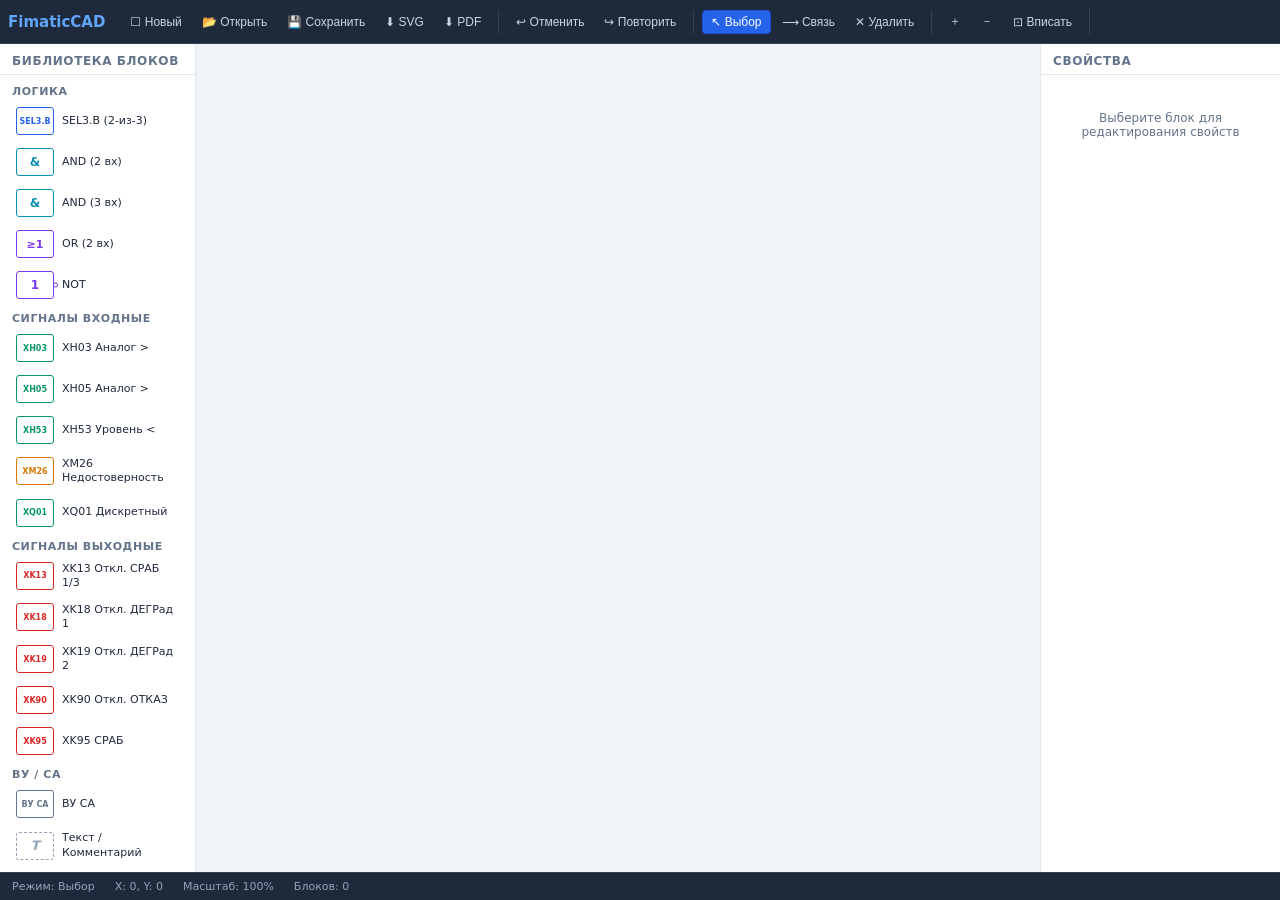
==== cad/index.html @ 1398a60f "Add FimaticCAD — web-based logic diagram editor for industrial control systems SVG canvas editor wit" ====
<!DOCTYPE html>
<html lang="ru">
<head>
  <meta charset="UTF-8">
  <meta name="viewport" content="width=device-width, initial-scale=1.0">
  <title>FimaticCAD — Редактор ФСЛ</title>
  <link rel="stylesheet" href="style.css">
</head>
<body>
  <div id="app">
    <!-- Toolbar -->
    <div id="toolbar">
      <div class="toolbar-brand">FimaticCAD</div>
      <div class="toolbar-group">
        <button id="btn-new" title="Новый документ">☐ Новый</button>
        <button id="btn-open" title="Открыть">📂 Открыть</button>
        <button id="btn-save" title="Сохранить">💾 Сохранить</button>
        <button id="btn-export-svg" title="Экспорт SVG">⬇ SVG</button>
        <button id="btn-export-pdf" title="Экспорт PDF">⬇ PDF</button>
      </div>
      <div class="toolbar-group">
        <button id="btn-undo" title="Отменить (Ctrl+Z)">↩ Отменить</button>
        <button id="btn-redo" title="Повторить (Ctrl+Y)">↪ Повторить</button>
      </div>
      <div class="toolbar-group">
        <button id="btn-select" class="active" title="Выбор (V)">↖ Выбор</button>
        <button id="btn-connect" title="Соединить (C)">⟶ Связь</button>
        <button id="btn-delete" title="Удалить (Del)">✕ Удалить</button>
      </div>
      <div class="toolbar-group">
        <button id="btn-zoom-in" title="Приблизить (+)">＋</button>
        <button id="btn-zoom-out" title="Отдалить (-)">－</button>
        <button id="btn-zoom-fit" title="По размеру (F)">⊡ Вписать</button>
      </div>
      <input type="file" id="file-input" accept=".fcd,.json" style="display:none">
    </div>

    <div id="workspace">
      <!-- Left Panel: Block Library -->
      <div id="palette">
        <div class="palette-title">Библиотека блоков</div>

        <div class="palette-section">Логика</div>
        <div class="palette-block" data-type="SEL3B" draggable="true">
          <div class="pb-icon pb-sel3b">SEL3.B</div>
          <div class="pb-label">SEL3.B (2-из-3)</div>
        </div>
        <div class="palette-block" data-type="AND2" draggable="true">
          <div class="pb-icon pb-and">&amp;</div>
          <div class="pb-label">AND (2 вх)</div>
        </div>
        <div class="palette-block" data-type="AND3" draggable="true">
          <div class="pb-icon pb-and">&amp;</div>
          <div class="pb-label">AND (3 вх)</div>
        </div>
        <div class="palette-block" data-type="OR2" draggable="true">
          <div class="pb-icon pb-or">≥1</div>
          <div class="pb-label">OR (2 вх)</div>
        </div>
        <div class="palette-block" data-type="NOT" draggable="true">
          <div class="pb-icon pb-not">1</div>
          <div class="pb-label">NOT</div>
        </div>

        <div class="palette-section">Сигналы входные</div>
        <div class="palette-block" data-type="XH03" draggable="true">
          <div class="pb-icon pb-signal">XH03</div>
          <div class="pb-label">XH03 Аналог &gt;</div>
        </div>
        <div class="palette-block" data-type="XH05" draggable="true">
          <div class="pb-icon pb-signal">XH05</div>
          <div class="pb-label">XH05 Аналог &gt;</div>
        </div>
        <div class="palette-block" data-type="XH53" draggable="true">
          <div class="pb-icon pb-signal">XH53</div>
          <div class="pb-label">XH53 Уровень &lt;</div>
        </div>
        <div class="palette-block" data-type="XM26" draggable="true">
          <div class="pb-icon pb-signal-m">XM26</div>
          <div class="pb-label">XM26 Недостоверность</div>
        </div>
        <div class="palette-block" data-type="XQ01" draggable="true">
          <div class="pb-icon pb-signal">XQ01</div>
          <div class="pb-label">XQ01 Дискретный</div>
        </div>

        <div class="palette-section">Сигналы выходные</div>
        <div class="palette-block" data-type="XK13" draggable="true">
          <div class="pb-icon pb-output">XK13</div>
          <div class="pb-label">XK13 Откл. СРАБ 1/3</div>
        </div>
        <div class="palette-block" data-type="XK18" draggable="true">
          <div class="pb-icon pb-output">XK18</div>
          <div class="pb-label">XK18 Откл. ДЕГРад 1</div>
        </div>
        <div class="palette-block" data-type="XK19" draggable="true">
          <div class="pb-icon pb-output">XK19</div>
          <div class="pb-label">XK19 Откл. ДЕГРад 2</div>
        </div>
        <div class="palette-block" data-type="XK90" draggable="true">
          <div class="pb-icon pb-output">XK90</div>
          <div class="pb-label">XK90 Откл. ОТКАЗ</div>
        </div>
        <div class="palette-block" data-type="XK95" draggable="true">
          <div class="pb-icon pb-output">XK95</div>
          <div class="pb-label">XK95 СРАБ</div>
        </div>

        <div class="palette-section">ВУ / СА</div>
        <div class="palette-block" data-type="VU_SA" draggable="true">
          <div class="pb-icon pb-vu">ВУ СА</div>
          <div class="pb-label">ВУ СА</div>
        </div>
        <div class="palette-block" data-type="COMMENT" draggable="true">
          <div class="pb-icon pb-comment">T</div>
          <div class="pb-label">Текст / Комментарий</div>
        </div>
      </div>

      <!-- Canvas -->
      <div id="canvas-container">
        <svg id="canvas" xmlns="http://www.w3.org/2000/svg">
          <defs>
            <marker id="arrow-end" markerWidth="8" markerHeight="8" refX="6" refY="3" orient="auto">
              <path d="M0,0 L0,6 L8,3 z" fill="#2563eb"/>
            </marker>
            <pattern id="grid" width="20" height="20" patternUnits="userSpaceOnUse">
              <path d="M 20 0 L 0 0 0 20" fill="none" stroke="#e2e8f0" stroke-width="0.5"/>
            </pattern>
          </defs>
          <rect id="grid-bg" width="100%" height="100%" fill="url(#grid)"/>
          <g id="connections-layer"></g>
          <g id="blocks-layer"></g>
          <line id="temp-wire" stroke="#2563eb" stroke-width="1.5" stroke-dasharray="5,3" display="none"/>
        </svg>
      </div>

      <!-- Right Panel: Properties -->
      <div id="properties">
        <div class="props-title">Свойства</div>
        <div id="props-content">
          <div class="props-hint">Выберите блок для редактирования свойств</div>
        </div>
      </div>
    </div>

    <!-- Status Bar -->
    <div id="statusbar">
      <span id="status-mode">Режим: Выбор</span>
      <span id="status-pos">X: 0, Y: 0</span>
      <span id="status-zoom">Масштаб: 100%</span>
      <span id="status-blocks">Блоков: 0</span>
    </div>

    <!-- Context Menu -->
    <div id="context-menu" class="hidden">
      <div class="cm-item" id="cm-properties">Свойства</div>
      <div class="cm-item" id="cm-duplicate">Дублировать</div>
      <div class="cm-separator"></div>
      <div class="cm-item cm-danger" id="cm-delete">Удалить</div>
    </div>
  </div>

  <script src="app.js"></script>
</body>
</html>
---- cad/style.css ----
*, *::before, *::after { box-sizing: border-box; margin: 0; padding: 0; }

:root {
  --bg: #f8fafc;
  --panel: #ffffff;
  --border: #e2e8f0;
  --accent: #2563eb;
  --accent-light: #dbeafe;
  --text: #1e293b;
  --text-muted: #64748b;
  --danger: #dc2626;
  --toolbar-h: 44px;
  --status-h: 28px;
  --palette-w: 196px;
  --props-w: 240px;
}

body { font-family: 'Segoe UI', system-ui, sans-serif; font-size: 13px; color: var(--text); background: var(--bg); overflow: hidden; }

#app { display: flex; flex-direction: column; height: 100vh; }

/* ── Toolbar ── */
#toolbar {
  height: var(--toolbar-h);
  background: #1e293b;
  color: #f1f5f9;
  display: flex;
  align-items: center;
  gap: 4px;
  padding: 0 8px;
  flex-shrink: 0;
  border-bottom: 1px solid #334155;
}
.toolbar-brand { font-weight: 700; font-size: 15px; color: #60a5fa; margin-right: 12px; white-space: nowrap; }
.toolbar-group { display: flex; gap: 2px; border-right: 1px solid #334155; padding-right: 8px; margin-right: 4px; }
#toolbar button {
  background: transparent; border: 1px solid transparent; color: #cbd5e1;
  padding: 4px 8px; border-radius: 4px; cursor: pointer; font-size: 12px; white-space: nowrap;
  transition: all 0.1s;
}
#toolbar button:hover { background: #334155; border-color: #475569; color: #f1f5f9; }
#toolbar button.active { background: var(--accent); border-color: #1d4ed8; color: #fff; }

/* ── Workspace ── */
#workspace {
  flex: 1;
  display: flex;
  overflow: hidden;
}

/* ── Palette ── */
#palette {
  width: var(--palette-w);
  background: var(--panel);
  border-right: 1px solid var(--border);
  overflow-y: auto;
  flex-shrink: 0;
  padding-bottom: 16px;
}
.palette-title {
  padding: 10px 12px 6px;
  font-weight: 600;
  font-size: 12px;
  color: var(--text-muted);
  text-transform: uppercase;
  letter-spacing: 0.05em;
  border-bottom: 1px solid var(--border);
  margin-bottom: 4px;
}
.palette-section {
  padding: 6px 12px 2px;
  font-size: 11px;
  font-weight: 600;
  color: var(--text-muted);
  text-transform: uppercase;
  letter-spacing: 0.05em;
}
.palette-block {
  display: flex;
  align-items: center;
  gap: 8px;
  padding: 6px 12px;
  cursor: grab;
  border-radius: 4px;
  margin: 1px 4px;
  transition: background 0.1s;
}
.palette-block:hover { background: var(--accent-light); }
.palette-block:active { cursor: grabbing; }
.pb-icon {
  width: 38px; height: 28px;
  border: 1.5px solid #94a3b8;
  border-radius: 3px;
  display: flex; align-items: center; justify-content: center;
  font-size: 9px; font-weight: 700;
  flex-shrink: 0;
  background: #fff;
}
.pb-sel3b { border-color: var(--accent); color: var(--accent); font-size: 8px; }
.pb-and { border-color: #0891b2; color: #0891b2; font-size: 12px; }
.pb-or { border-color: #7c3aed; color: #7c3aed; font-size: 11px; }
.pb-not { border-color: #7c3aed; color: #7c3aed; font-size: 12px; position: relative; }
.pb-not::after { content:''; position:absolute; right:-5px; top:50%; transform:translateY(-50%); width:5px; height:5px; border-radius:50%; border:1.5px solid #7c3aed; background:#fff; }
.pb-signal { border-color: #059669; color: #059669; font-size: 8px; }
.pb-signal-m { border-color: #d97706; color: #d97706; font-size: 8px; }
.pb-output { border-color: #dc2626; color: #dc2626; font-size: 8px; }
.pb-vu { border-color: #64748b; color: #64748b; font-size: 8px; }
.pb-comment { border-color: #94a3b8; color: #94a3b8; border-style: dashed; font-size: 13px; font-style: italic; }
.pb-label { font-size: 11px; color: var(--text); line-height: 1.3; }

/* ── Canvas ── */
#canvas-container {
  flex: 1;
  overflow: hidden;
  position: relative;
  background: #f1f5f9;
}
#canvas {
  width: 100%;
  height: 100%;
  cursor: default;
  user-select: none;
  display: block;
}
#canvas.mode-connect { cursor: crosshair; }
#canvas.mode-delete { cursor: not-allowed; }

/* ── SVG Block Styles (applied via class) ── */
.block-group { cursor: move; }
.block-group.selected .block-body { stroke: var(--accent); stroke-width: 2; filter: drop-shadow(0 0 4px rgba(37,99,235,0.4)); }
.block-group.selected .block-port-dot { stroke: var(--accent); }

/* ── Properties ── */
#properties {
  width: var(--props-w);
  background: var(--panel);
  border-left: 1px solid var(--border);
  overflow-y: auto;
  flex-shrink: 0;
}
.props-title {
  padding: 10px 12px 6px;
  font-weight: 600;
  font-size: 12px;
  color: var(--text-muted);
  text-transform: uppercase;
  letter-spacing: 0.05em;
  border-bottom: 1px solid var(--border);
}
#props-content { padding: 12px; }
.props-hint { color: var(--text-muted); font-size: 12px; text-align: center; padding: 24px 0; }
.prop-group { margin-bottom: 14px; }
.prop-label { font-size: 11px; font-weight: 600; color: var(--text-muted); text-transform: uppercase; letter-spacing: 0.04em; margin-bottom: 4px; }
.prop-input {
  width: 100%; padding: 5px 8px;
  border: 1px solid var(--border); border-radius: 4px;
  font-size: 12px; font-family: inherit;
  background: #f8fafc;
  transition: border-color 0.1s;
}
.prop-input:focus { outline: none; border-color: var(--accent); background: #fff; }
.prop-select { width: 100%; padding: 5px 8px; border: 1px solid var(--border); border-radius: 4px; font-size: 12px; background: #f8fafc; }
.prop-textarea { width: 100%; padding: 5px 8px; border: 1px solid var(--border); border-radius: 4px; font-size: 12px; font-family: 'Consolas', monospace; resize: vertical; height: 60px; }
.prop-row { display: flex; gap: 8px; }
.prop-row .prop-group { flex: 1; }
.prop-btn { width: 100%; padding: 6px; border: 1px solid var(--border); border-radius: 4px; background: var(--accent); color: #fff; font-size: 12px; cursor: pointer; margin-top: 4px; }
.prop-btn:hover { background: #1d4ed8; }
.prop-btn.danger { background: var(--danger); }
.prop-btn.danger:hover { background: #b91c1c; }
.prop-section { font-size: 11px; font-weight: 700; color: var(--text); border-bottom: 1px solid var(--border); padding-bottom: 4px; margin-bottom: 10px; margin-top: 4px; }

/* ── Status Bar ── */
#statusbar {
  height: var(--status-h);
  background: #1e293b;
  color: #94a3b8;
  display: flex;
  align-items: center;
  gap: 20px;
  padding: 0 12px;
  font-size: 11px;
  flex-shrink: 0;
  border-top: 1px solid #334155;
}

/* ── Context Menu ── */
#context-menu {
  position: fixed;
  background: #fff;
  border: 1px solid var(--border);
  border-radius: 6px;
  box-shadow: 0 4px 16px rgba(0,0,0,0.12);
  padding: 4px 0;
  min-width: 160px;
  z-index: 1000;
}
#context-menu.hidden { display: none; }
.cm-item { padding: 7px 16px; cursor: pointer; font-size: 12px; }
.cm-item:hover { background: var(--accent-light); }
.cm-item.cm-danger { color: var(--danger); }
.cm-item.cm-danger:hover { background: #fee2e2; }
.cm-separator { border-top: 1px solid var(--border); margin: 4px 0; }

/* ── Scrollbar ── */
#palette::-webkit-scrollbar, #properties::-webkit-scrollbar { width: 4px; }
#palette::-webkit-scrollbar-track, #properties::-webkit-scrollbar-track { background: transparent; }
#palette::-webkit-scrollbar-thumb, #properties::-webkit-scrollbar-thumb { background: #cbd5e1; border-radius: 2px; }
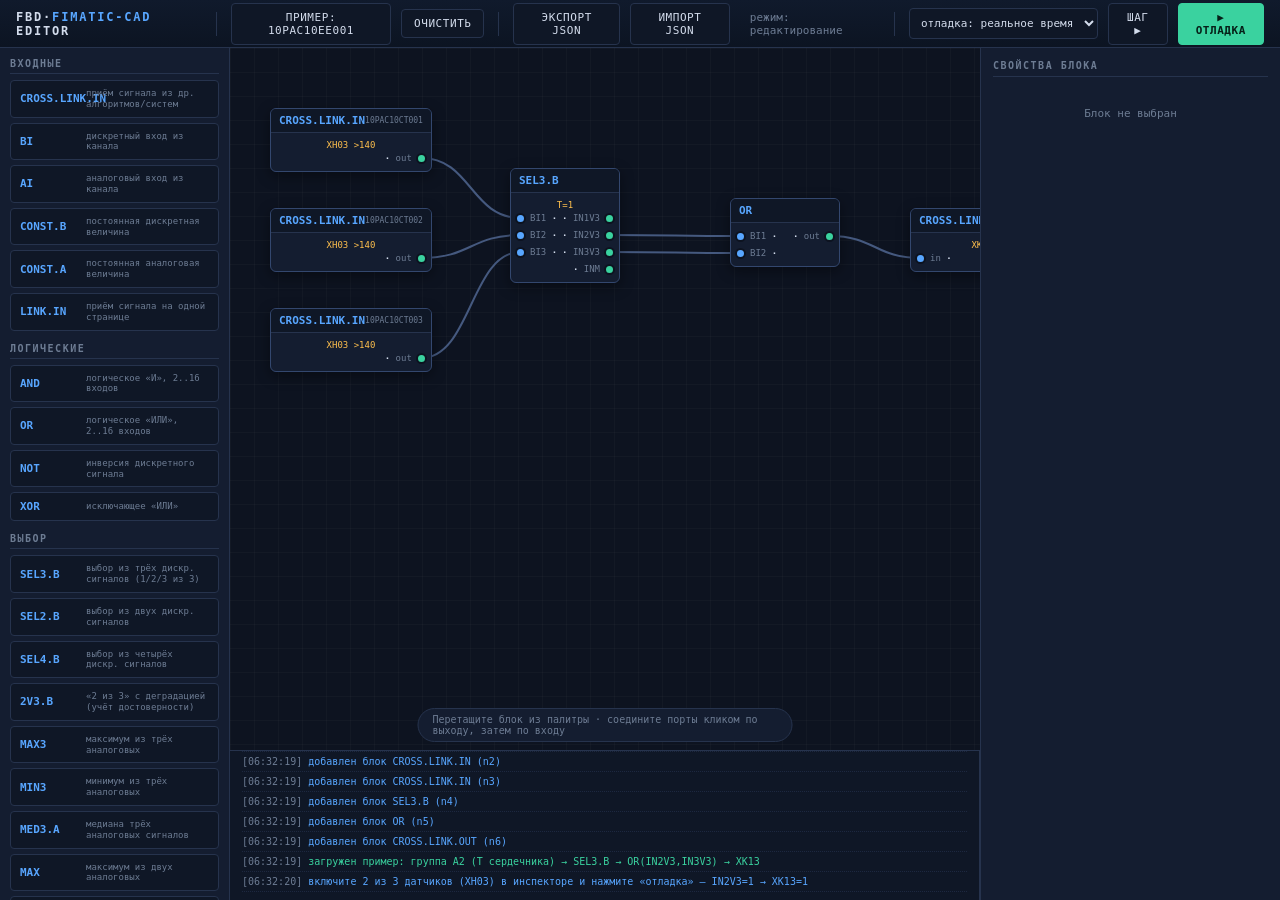
==== commit b58b50a2: "Replace CAD with full FBD editor — FimaticCAD v2 (dark theme, simulation) Complete single-file FBD e" ====
--- a/cad/index.html
+++ b/cad/index.html
@@ -1,166 +1,1223 @@
 <!DOCTYPE html>
 <html lang="ru">
 <head>
-  <meta charset="UTF-8">
-  <meta name="viewport" content="width=device-width, initial-scale=1.0">
-  <title>FimaticCAD — Редактор ФСЛ</title>
-  <link rel="stylesheet" href="style.css">
+<meta charset="UTF-8">
+<meta name="viewport" content="width=device-width, initial-scale=1.0">
+<title>FBD-редактор · среда разработки алгоритмов ПТК САУ-2</title>
+<style>
+  :root {
+    --bg: #0d1320;
+    --panel: #141d30;
+    --panel-2: #0f1726;
+    --line: #26334d;
+    --ink: #d3dcec;
+    --muted: #6d7c93;
+    --accent: #58a6ff;
+    --hot: #ff5d6c;
+    --ok: #3ad29f;
+    --warn: #ffc04d;
+    --grid: rgba(255,255,255,0.025);
+    --port-in: #58a6ff;
+    --port-out: #3ad29f;
+  }
+  * { box-sizing: border-box; margin: 0; padding: 0; }
+  html, body { height: 100%; }
+  body {
+    font-family: 'JetBrains Mono','IBM Plex Mono',Consolas,monospace;
+    background: var(--bg); color: var(--ink);
+    display: grid;
+    grid-template-columns: 230px 1fr 300px;
+    grid-template-rows: 48px 1fr 150px;
+    grid-template-areas:
+      "topbar topbar topbar"
+      "palette canvas inspector"
+      "palette console inspector";
+    height: 100vh; overflow: hidden;
+  }
+  .topbar {
+    grid-area: topbar; display: flex; align-items: center; gap: 10px;
+    padding: 0 16px; background: linear-gradient(180deg,#101a2c,#0c1422);
+    border-bottom: 1px solid var(--line);
+  }
+  .topbar .logo { font-size: 12px; letter-spacing: .15em; text-transform: uppercase; font-weight: 700; }
+  .topbar .logo b { color: var(--accent); }
+  .topbar .sep { width: 1px; height: 24px; background: var(--line); margin: 0 4px; }
+  .topbar button {
+    background: var(--panel-2); border: 1px solid var(--line); color: var(--ink);
+    padding: 7px 12px; font-family: inherit; font-size: 11px; letter-spacing: .05em;
+    cursor: pointer; border-radius: 4px; transition: .15s; text-transform: uppercase;
+  }
+  .topbar button:hover { border-color: var(--accent); color: var(--accent); }
+  .topbar button.run { background: var(--ok); color: #062018; border-color: var(--ok); font-weight: 700; }
+  .topbar button.run:hover { background: #4fe3b0; }
+  .topbar button.stop { background: var(--hot); color: #2a0006; border-color: var(--hot); font-weight: 700; }
+  .topbar .spacer { flex: 1; }
+  .topbar .status { font-size: 11px; color: var(--muted); }
+  .topbar .status.live { color: var(--ok); }
+
+  .palette {
+    grid-area: palette; background: var(--panel); border-right: 1px solid var(--line);
+    overflow-y: auto; padding: 10px;
+  }
+  .palette h3 {
+    font-size: 10px; letter-spacing: .15em; text-transform: uppercase; color: var(--muted);
+    margin: 12px 0 6px; padding-bottom: 4px; border-bottom: 1px solid var(--line);
+  }
+  .palette h3:first-child { margin-top: 0; }
+  .pal-item {
+    background: var(--panel-2); border: 1px solid var(--line); border-radius: 4px;
+    padding: 7px 9px; margin-bottom: 5px; cursor: grab; font-size: 11px;
+    display: flex; align-items: center; gap: 8px; transition: .12s;
+  }
+  .pal-item:hover { border-color: var(--accent); background: #16243d; }
+  .pal-item:active { cursor: grabbing; }
+  .pal-item .tag { font-weight: 700; color: var(--accent); min-width: 58px; }
+  .pal-item .desc { color: var(--muted); font-size: 9px; line-height: 1.2; }
+
+  .canvas-wrap { grid-area: canvas; position: relative; overflow: hidden; background: var(--bg); }
+  #canvas {
+    position: absolute; inset: 0;
+    background-image:
+      linear-gradient(var(--grid) 1px, transparent 1px),
+      linear-gradient(90deg, var(--grid) 1px, transparent 1px);
+    background-size: 24px 24px;
+  }
+  svg.wires { position: absolute; inset: 0; width: 100%; height: 100%; pointer-events: none; z-index: 1; }
+  svg.wires path { pointer-events: stroke; }
+
+  .node {
+    position: absolute; background: var(--panel); border: 1.5px solid var(--block-edge,#33476e);
+    border-radius: 6px; min-width: 110px; z-index: 2; user-select: none;
+    box-shadow: 0 4px 14px rgba(0,0,0,.4);
+  }
+  .node.selected { border-color: var(--accent); box-shadow: 0 0 0 1px var(--accent), 0 4px 18px rgba(88,166,255,.3); }
+  .node.sim-hot { border-color: var(--hot); box-shadow: 0 0 12px rgba(255,93,108,.5); }
+  .node.sim-ok { border-color: var(--ok); }
+  .node.sim-counting { border-color: var(--warn); box-shadow: 0 0 12px rgba(255,192,77,.5); }
+  .node .node-head {
+    background: var(--panel-2); padding: 5px 8px; font-size: 11px; font-weight: 700;
+    color: var(--accent); border-radius: 5px 5px 0 0; cursor: move;
+    border-bottom: 1px solid var(--line); display: flex; justify-content: space-between; align-items: center;
+  }
+  .node .node-head .kks { font-size: 8px; color: var(--muted); font-weight: 400; }
+  .node .node-body { padding: 6px 4px; position: relative; min-height: 20px; }
+  .node .param { font-size: 9px; color: var(--warn); text-align: center; padding: 1px; }
+
+  .ports { display: flex; justify-content: space-between; }
+  .ports .col { display: flex; flex-direction: column; gap: 3px; }
+  .port-row { display: flex; align-items: center; gap: 4px; font-size: 9px; height: 14px; }
+  .port-row.out { flex-direction: row-reverse; }
+  .port {
+    width: 11px; height: 11px; border-radius: 50%; border: 2px solid var(--bg);
+    cursor: crosshair; flex-shrink: 0; transition: .1s;
+  }
+  .port.in { background: var(--port-in); }
+  .port.out { background: var(--port-out); }
+  .port:hover { transform: scale(1.4); }
+  .port.sim-1 { box-shadow: 0 0 8px var(--hot); background: var(--hot); }
+  .port.sim-0 { opacity: .5; }
+  .port.inverted { background: #fff; border-color: var(--hot); }
+  .port-label { color: var(--muted); white-space: nowrap; }
+  .port-label .val { color: var(--ink); font-weight: 700; }
+  .port-val-1 { color: var(--hot) !important; }
+
+  .console {
+    grid-area: console; background: var(--panel-2); border-top: 1px solid var(--line);
+    border-right: 1px solid var(--line); overflow-y: auto; padding: 8px 12px; font-size: 10px;
+  }
+  .console .ln { padding: 2px 0; border-bottom: 1px dotted #1d2840; line-height: 1.5; }
+  .console .t { color: var(--muted); }
+  .console .ok { color: var(--ok); }
+  .console .hot { color: var(--hot); }
+  .console .warn { color: var(--warn); }
+  .console .info { color: var(--accent); }
+
+  .inspector {
+    grid-area: inspector; background: var(--panel); border-left: 1px solid var(--line);
+    overflow-y: auto; padding: 12px;
+  }
+  .inspector h3 { font-size: 10px; letter-spacing: .15em; text-transform: uppercase; color: var(--muted); margin-bottom: 10px; padding-bottom: 5px; border-bottom: 1px solid var(--line); }
+  .inspector .field { margin-bottom: 10px; }
+  .inspector label { display: block; font-size: 9px; color: var(--muted); text-transform: uppercase; letter-spacing: .08em; margin-bottom: 3px; }
+  .inspector input, .inspector select {
+    width: 100%; background: var(--panel-2); border: 1px solid var(--line); color: var(--ink);
+    padding: 6px 8px; font-family: inherit; font-size: 11px; border-radius: 4px;
+  }
+  .inspector input:focus, .inspector select:focus { outline: none; border-color: var(--accent); }
+  .inspector .empty { color: var(--muted); font-size: 11px; text-align: center; padding: 20px 0; }
+  .inspector .btn-row { display: flex; gap: 6px; margin-top: 8px; }
+  .inspector button {
+    flex: 1; background: var(--panel-2); border: 1px solid var(--line); color: var(--ink);
+    padding: 7px; font-family: inherit; font-size: 10px; cursor: pointer; border-radius: 4px; text-transform: uppercase;
+  }
+  .inspector button:hover { border-color: var(--accent); color: var(--accent); }
+  .inspector button.danger:hover { border-color: var(--hot); color: var(--hot); }
+
+  .toggle-btn {
+    display: flex; align-items: center; justify-content: space-between;
+    background: var(--panel-2); border: 1px solid var(--line); border-radius: 4px;
+    padding: 6px 10px; font-size: 11px; cursor: pointer; margin-bottom: 4px;
+  }
+  .toggle-btn .sw { width: 34px; height: 18px; background: #2a3550; border-radius: 9px; position: relative; transition: .15s; }
+  .toggle-btn .sw::after { content:''; position: absolute; top: 2px; left: 2px; width: 14px; height: 14px; background: #fff; border-radius: 50%; transition: .15s; }
+  .toggle-btn.on .sw { background: var(--hot); }
+  .toggle-btn.on .sw::after { left: 18px; }
+
+  .hint { position: absolute; bottom: 8px; left: 50%; transform: translateX(-50%); background: var(--panel); border: 1px solid var(--line); padding: 5px 14px; border-radius: 20px; font-size: 10px; color: var(--muted); z-index: 5; pointer-events: none; }
+
+  .wire { stroke: #45597f; stroke-width: 2; fill: none; }
+  .wire:hover { stroke: var(--accent); }
+  .wire.sim-1 { stroke: var(--hot); stroke-width: 3; filter: drop-shadow(0 0 4px var(--hot)); }
+  .wire.sel { stroke: var(--accent); stroke-dasharray: 5 3; }
+  .wire-hit { stroke: transparent; stroke-width: 12; fill: none; cursor: pointer; }
+
+  ::-webkit-scrollbar { width: 8px; height: 8px; }
+  ::-webkit-scrollbar-track { background: var(--panel-2); }
+  ::-webkit-scrollbar-thumb { background: var(--line); border-radius: 4px; }
+</style>
 </head>
 <body>
-  <div id="app">
-    <!-- Toolbar -->
-    <div id="toolbar">
-      <div class="toolbar-brand">FimaticCAD</div>
-      <div class="toolbar-group">
-        <button id="btn-new" title="Новый документ">☐ Новый</button>
-        <button id="btn-open" title="Открыть">📂 Открыть</button>
-        <button id="btn-save" title="Сохранить">💾 Сохранить</button>
-        <button id="btn-export-svg" title="Экспорт SVG">⬇ SVG</button>
-        <button id="btn-export-pdf" title="Экспорт PDF">⬇ PDF</button>
+  <div class="topbar">
+    <div class="logo">FBD·<b>FIMATIC-CAD</b> editor</div>
+    <div class="sep"></div>
+    <button id="btnSample">пример: 10PAC10EE001</button>
+    <button id="btnClear">очистить</button>
+    <div class="sep"></div>
+    <button id="btnExport">экспорт JSON</button>
+    <button id="btnImport">импорт JSON</button>
+    <input type="file" id="fileInput" accept=".json" style="display:none">
+    <div class="spacer"></div>
+    <span class="status" id="status">режим: редактирование</span>
+    <div class="sep"></div>
+    <select id="simMode" style="background:var(--panel-2);border:1px solid var(--line);color:var(--ink);padding:7px;font-family:inherit;font-size:11px;border-radius:4px;">
+      <option value="live">отладка: реальное время</option>
+      <option value="step">отладка: пошагово</option>
+    </select>
+    <button id="btnStep">шаг ▶</button>
+    <button id="btnRun" class="run">▶ отладка</button>
+  </div>
+
+  <div class="palette" id="palette"></div>
+
+  <div class="canvas-wrap">
+    <div id="canvas"></div>
+    <svg class="wires" id="wires"></svg>
+    <div class="hint" id="hint">Перетащите блок из палитры · соедините порты кликом по выходу, затем по входу</div>
+  </div>
+
+  <div class="console" id="console">
+    <div class="ln"><span class="t">[готов]</span> <span class="info">среда загружена. Загрузите пример или соберите схему вручную.</span></div>
+  </div>
+
+  <div class="inspector" id="inspector">
+    <h3>Свойства блока</h3>
+    <div class="empty">Блок не выбран</div>
+  </div>
+
+<script>
+// ════════════════════════════════════════════════════════════════════════════
+// FBD-редактор · логика блоков по описанию функциональных блоков FIMATIC-CAD
+// АКЕТ.120300.001 П9-03, Часть 4
+// ════════════════════════════════════════════════════════════════════════════
+
+// ── Определения типов блоков ────────────────────────────────────────────────
+// kind: BOOL (дискр.) / REAL (аналог.)
+// eval(inputs, params, state) -> {outputs:{}, state:{}}   inputs: имя->значение
+// dt — шаг такта симуляции в секундах
+let DT = 0.2; // реально прошедшее время за такт (сек), пересчитывается в реальном времени
+const TICK_MS = 50; // частота обновления экрана/таймеров
+
+const BLOCKS = {
+  // ── Источники ──────────────────────────────────────────────────────────
+  'CROSS.LINK.IN': {
+    cat: 'Входные', desc: 'приём сигнала из др. алгоритмов/систем',
+    ins: [], outs: [{n:'out', t:'BOOL'}],
+    params: { kks:'10PAC10CT001', ext:'XH03', limit:'>140', value:0 },
+    isSource: true,
+    eval: (i,p) => ({ outputs: { out: p.value ? 1 : 0 } })
+  },
+  'BI': {
+    cat: 'Входные', desc: 'дискретный вход из канала',
+    ins: [], outs: [{n:'out', t:'BOOL'}],
+    params: { kks:'', value:0 }, isSource: true,
+    eval: (i,p) => ({ outputs: { out: p.value ? 1 : 0 } })
+  },
+  'AI': {
+    cat: 'Входные', desc: 'аналоговый вход из канала',
+    ins: [], outs: [{n:'out', t:'REAL'}],
+    params: { kks:'', value:0 }, isSource: true,
+    eval: (i,p) => ({ outputs: { out: Number(p.value)||0 } })
+  },
+  'CONST.B': {
+    cat: 'Входные', desc: 'постоянная дискретная величина',
+    ins: [], outs: [{n:'out', t:'BOOL'}],
+    params: { value:1 }, isSource: true,
+    eval: (i,p) => ({ outputs: { out: p.value ? 1 : 0 } })
+  },
+  'CONST.A': {
+    cat: 'Входные', desc: 'постоянная аналоговая величина',
+    ins: [], outs: [{n:'out', t:'REAL'}],
+    params: { value:0 }, isSource: true,
+    eval: (i,p) => ({ outputs: { out: Number(p.value)||0 } })
+  },
+  'LINK.IN': {
+    cat: 'Входные', desc: 'приём сигнала на одной странице',
+    ins: [], outs: [{n:'out', t:'BOOL'}],
+    params: { name:'', value:0 }, isSource: true,
+    eval: (i,p) => ({ outputs: { out: p.value?1:0 } })
+  },
+
+  // ── Логические ─────────────────────────────────────────────────────────
+  'AND': {
+    cat: 'Логические', desc: 'логическое «И», 2..16 входов',
+    dynIn: true, ins: [{n:'BI1',t:'BOOL'},{n:'BI2',t:'BOOL'}], outs: [{n:'out',t:'BOOL'}],
+    params: {},
+    eval: (i) => {
+      const vals = Object.values(i);
+      const r = vals.length && vals.every(v => v === 1) ? 1 : 0;
+      return { outputs: { out: r } };
+    }
+  },
+  'OR': {
+    cat: 'Логические', desc: 'логическое «ИЛИ», 2..16 входов',
+    dynIn: true, ins: [{n:'BI1',t:'BOOL'},{n:'BI2',t:'BOOL'}], outs: [{n:'out',t:'BOOL'}],
+    params: {},
+    eval: (i) => ({ outputs: { out: Object.values(i).some(v=>v===1) ? 1 : 0 } })
+  },
+  'NOT': {
+    cat: 'Логические', desc: 'инверсия дискретного сигнала',
+    ins: [{n:'a',t:'BOOL'}], outs: [{n:'out',t:'BOOL'}], params: {},
+    eval: (i) => ({ outputs: { out: i.a ? 0 : 1 } })
+  },
+  'XOR': {
+    cat: 'Логические', desc: 'исключающее «ИЛИ»',
+    ins: [{n:'BI1',t:'BOOL'},{n:'BI2',t:'BOOL'}], outs: [{n:'out',t:'BOOL'}], params: {},
+    eval: (i) => ({ outputs: { out: (i.BI1?1:0) !== (i.BI2?1:0) ? 1 : 0 } })
+  },
+
+  // ── Выбор ──────────────────────────────────────────────────────────────
+  'SEL3.B': {
+    cat: 'Выбор', desc: 'выбор из трёх дискр. сигналов (1/2/3 из 3)',
+    ins: [{n:'BI1',t:'BOOL'},{n:'BI2',t:'BOOL'},{n:'BI3',t:'BOOL'}],
+    outs: [{n:'IN1V3',t:'BOOL'},{n:'IN2V3',t:'BOOL'},{n:'IN3V3',t:'BOOL'},{n:'INM',t:'BOOL'}],
+    params: { T: 1.0 },
+    eval: (i,p,st) => {
+      const c = (i.BI1?1:0)+(i.BI2?1:0)+(i.BI3?1:0);
+      const out = { IN1V3:0, IN2V3:0, IN3V3:0, INM:0 };
+      // INM формируется когда ровно 1 из 3 = расхождение, с выдержкой T
+      let timer = st.timer || 0;
+      if (c === 1) {
+        out.IN1V3 = 1;
+        timer += DT;
+        out.INM = timer >= (Number(p.T)||0) ? 1 : 0;
+      } else if (c === 2) {
+        out.IN2V3 = 1; out.INM = 0; timer = 0;
+      } else if (c === 3) {
+        out.IN3V3 = 1; out.INM = 0; timer = 0;
+      } else {
+        timer = 0;
+      }
+      return { outputs: out, state: { timer } };
+    }
+  },
+  'SEL2.B': {
+    cat: 'Выбор', desc: 'выбор из двух дискр. сигналов',
+    ins: [{n:'BI1',t:'BOOL'},{n:'BI2',t:'BOOL'}],
+    outs: [{n:'IN1V2',t:'BOOL'},{n:'IN2V2',t:'BOOL'},{n:'INM',t:'BOOL'}],
+    params: { T: 1.0 },
+    eval: (i,p,st) => {
+      const c = (i.BI1?1:0)+(i.BI2?1:0);
+      const out = { IN1V2:0, IN2V2:0, INM:0 };
+      let timer = st.timer || 0;
+      if (c === 1) { out.IN1V2=1; timer+=DT; out.INM = timer>=(Number(p.T)||0)?1:0; }
+      else if (c === 2) { out.IN2V2=1; out.INM=0; timer=0; }
+      else { timer=0; }
+      return { outputs: out, state: { timer } };
+    }
+  },
+
+  'SEL4.B': {
+    cat: 'Выбор', desc: 'выбор из четырёх дискр. сигналов',
+    ins: [{n:'BI1',t:'BOOL'},{n:'BI2',t:'BOOL'},{n:'BI3',t:'BOOL'},{n:'BI4',t:'BOOL'}],
+    outs: [{n:'IN1V4',t:'BOOL'},{n:'IN2V4',t:'BOOL'},{n:'IN3V4',t:'BOOL'},{n:'IN4V4',t:'BOOL'},{n:'INM',t:'BOOL'}],
+    params: { T: 1.0 },
+    eval: (i,p,st) => {
+      const c=(i.BI1?1:0)+(i.BI2?1:0)+(i.BI3?1:0)+(i.BI4?1:0);
+      const out={IN1V4:0,IN2V4:0,IN3V4:0,IN4V4:0,INM:0};
+      let timer=st.timer||0;
+      if(c===1){out.IN1V4=1;timer+=DT;out.INM=timer>=(Number(p.T)||0)?1:0;}
+      else if(c===2){out.IN2V4=1;timer=0;}
+      else if(c===3){out.IN3V4=1;timer=0;}
+      else if(c===4){out.IN4V4=1;timer=0;}
+      else timer=0;
+      return {outputs:out,state:{timer}};
+    }
+  },
+  '2V3.B': {
+    cat: 'Выбор', desc: '«2 из 3» с деградацией (учёт достоверности)',
+    ins: [{n:'BI1',t:'BOOL'},{n:'BI2',t:'BOOL'},{n:'BI3',t:'BOOL'},{n:'VL1',t:'BOOL'},{n:'VL2',t:'BOOL'},{n:'VL3',t:'BOOL'}],
+    outs: [{n:'BO',t:'BOOL'}],
+    params: {},
+    eval: (i) => {
+      // VL = достоверность канала (1 = достоверен). По умолчанию считаем достоверным.
+      const vl1 = i.VL1===undefined?1:i.VL1, vl2 = i.VL2===undefined?1:i.VL2, vl3 = i.VL3===undefined?1:i.VL3;
+      const valid = [], bi=[i.BI1?1:0,i.BI2?1:0,i.BI3?1:0], vl=[vl1?1:0,vl2?1:0,vl3?1:0];
+      for(let k=0;k<3;k++) if(vl[k]) valid.push(bi[k]);
+      let bo=0;
+      if(valid.length===3) bo = (valid.reduce((a,b)=>a+b,0) >= 2) ? 1:0;       // 2 из 3
+      else if(valid.length===2) bo = (valid.reduce((a,b)=>a+b,0) >= 1) ? 1:0;  // деградация 1 из 2
+      else if(valid.length===1) bo = valid[0];                                  // 1 из 1
+      return { outputs: { BO: bo } };
+    }
+  },
+  'MAX3': {
+    cat: 'Выбор', desc: 'максимум из трёх аналоговых',
+    ins: [{n:'AI1',t:'REAL'},{n:'AI2',t:'REAL'},{n:'AI3',t:'REAL'}], outs: [{n:'AO',t:'REAL'}], params: {},
+    eval: (i) => ({ outputs: { AO: Math.max(Number(i.AI1)||0,Number(i.AI2)||0,Number(i.AI3)||0) } })
+  },
+  'MIN3': {
+    cat: 'Выбор', desc: 'минимум из трёх аналоговых',
+    ins: [{n:'AI1',t:'REAL'},{n:'AI2',t:'REAL'},{n:'AI3',t:'REAL'}], outs: [{n:'AO',t:'REAL'}], params: {},
+    eval: (i) => ({ outputs: { AO: Math.min(Number(i.AI1)||0,Number(i.AI2)||0,Number(i.AI3)||0) } })
+  },
+  'MED3.A': {
+    cat: 'Выбор', desc: 'медиана трёх аналоговых сигналов',
+    ins: [{n:'AI1',t:'REAL'},{n:'AI2',t:'REAL'},{n:'AI3',t:'REAL'}], outs: [{n:'AO',t:'REAL'}], params: {},
+    eval: (i) => {
+      const a=[Number(i.AI1)||0,Number(i.AI2)||0,Number(i.AI3)||0].sort((x,y)=>x-y);
+      return { outputs: { AO: a[1] } };
+    }
+  },
+  'MAX': {
+    cat: 'Выбор', desc: 'максимум из двух аналоговых',
+    ins: [{n:'a',t:'REAL'},{n:'b',t:'REAL'}], outs: [{n:'out',t:'REAL'}], params: {},
+    eval: (i) => ({ outputs: { out: Math.max(Number(i.a)||0,Number(i.b)||0) } })
+  },
+  'MIN': {
+    cat: 'Выбор', desc: 'минимум из двух аналоговых',
+    ins: [{n:'a',t:'REAL'},{n:'b',t:'REAL'}], outs: [{n:'out',t:'REAL'}], params: {},
+    eval: (i) => ({ outputs: { out: Math.min(Number(i.a)||0,Number(i.b)||0) } })
+  },
+  'ALIMIT': {
+    cat: 'Выбор', desc: 'ограничитель [min..max]',
+    ins: [{n:'in',t:'REAL'}], outs: [{n:'out',t:'REAL'}], params: { min:0, max:100 },
+    eval: (i,p) => ({ outputs: { out: Math.max(Number(p.min)||0, Math.min(Number(p.max)||0, Number(i.in)||0)) } })
+  },
+
+  // ── Арифметические ─────────────────────────────────────────────────────
+  'ADD': {
+    cat: 'Арифметика', desc: 'сложение a + b',
+    ins: [{n:'a',t:'REAL'},{n:'b',t:'REAL'}], outs: [{n:'out',t:'REAL'}], params: {},
+    eval: (i) => ({ outputs: { out: (Number(i.a)||0)+(Number(i.b)||0) } })
+  },
+  'SUB': {
+    cat: 'Арифметика', desc: 'вычитание a − b',
+    ins: [{n:'a',t:'REAL'},{n:'b',t:'REAL'}], outs: [{n:'out',t:'REAL'}], params: {},
+    eval: (i) => ({ outputs: { out: (Number(i.a)||0)-(Number(i.b)||0) } })
+  },
+  'MUL': {
+    cat: 'Арифметика', desc: 'умножение a × b',
+    ins: [{n:'a',t:'REAL'},{n:'b',t:'REAL'}], outs: [{n:'out',t:'REAL'}], params: {},
+    eval: (i) => ({ outputs: { out: (Number(i.a)||0)*(Number(i.b)||0) } })
+  },
+  'DIV': {
+    cat: 'Арифметика', desc: 'деление a ÷ b',
+    ins: [{n:'a',t:'REAL'},{n:'b',t:'REAL'}], outs: [{n:'out',t:'REAL'}], params: {},
+    eval: (i) => { const b=Number(i.b)||0; return { outputs: { out: b===0?0:(Number(i.a)||0)/b } }; }
+  },
+  'ABS': {
+    cat: 'Арифметика', desc: 'абсолютное значение |a|',
+    ins: [{n:'a',t:'REAL'}], outs: [{n:'out',t:'REAL'}], params: {},
+    eval: (i) => ({ outputs: { out: Math.abs(Number(i.a)||0) } })
+  },
+  'SQRT': {
+    cat: 'Арифметика', desc: 'квадратный корень √a',
+    ins: [{n:'a',t:'REAL'}], outs: [{n:'out',t:'REAL'}], params: {},
+    eval: (i) => ({ outputs: { out: Math.sqrt(Math.max(0,Number(i.a)||0)) } })
+  },
+  'INVERS.A': {
+    cat: 'Арифметика', desc: 'инверсия аналогового (−a)',
+    ins: [{n:'a',t:'REAL'}], outs: [{n:'out',t:'REAL'}], params: {},
+    eval: (i) => ({ outputs: { out: -(Number(i.a)||0) } })
+  },
+
+  // ── Сравнение ────────────────────────────────────────────────────────────
+  'GT': {
+    cat: 'Сравнение', desc: 'a > b → 1',
+    ins: [{n:'a',t:'REAL'},{n:'b',t:'REAL'}], outs: [{n:'out',t:'BOOL'}], params: {},
+    eval: (i) => ({ outputs: { out: (Number(i.a)||0) > (Number(i.b)||0) ? 1:0 } })
+  },
+  'GE': {
+    cat: 'Сравнение', desc: 'a ≥ b → 1',
+    ins: [{n:'a',t:'REAL'},{n:'b',t:'REAL'}], outs: [{n:'out',t:'BOOL'}], params: {},
+    eval: (i) => ({ outputs: { out: (Number(i.a)||0) >= (Number(i.b)||0) ? 1:0 } })
+  },
+  'LT': {
+    cat: 'Сравнение', desc: 'a < b → 1',
+    ins: [{n:'a',t:'REAL'},{n:'b',t:'REAL'}], outs: [{n:'out',t:'BOOL'}], params: {},
+    eval: (i) => ({ outputs: { out: (Number(i.a)||0) < (Number(i.b)||0) ? 1:0 } })
+  },
+  'LE': {
+    cat: 'Сравнение', desc: 'a ≤ b → 1',
+    ins: [{n:'a',t:'REAL'},{n:'b',t:'REAL'}], outs: [{n:'out',t:'BOOL'}], params: {},
+    eval: (i) => ({ outputs: { out: (Number(i.a)||0) <= (Number(i.b)||0) ? 1:0 } })
+  },
+  'EQ': {
+    cat: 'Сравнение', desc: 'a = b → 1',
+    ins: [{n:'a',t:'REAL'},{n:'b',t:'REAL'}], outs: [{n:'out',t:'BOOL'}], params: {},
+    eval: (i) => ({ outputs: { out: (Number(i.a)||0) === (Number(i.b)||0) ? 1:0 } })
+  },
+  'NEQ': {
+    cat: 'Сравнение', desc: 'a ≠ b → 1',
+    ins: [{n:'a',t:'REAL'},{n:'b',t:'REAL'}], outs: [{n:'out',t:'BOOL'}], params: {},
+    eval: (i) => ({ outputs: { out: (Number(i.a)||0) !== (Number(i.b)||0) ? 1:0 } })
+  },
+  'HYST': {
+    cat: 'Сравнение', desc: 'гистерезис: пороги LL/UL → BO1',
+    ins: [{n:'AI',t:'REAL'}], outs: [{n:'BO1',t:'BOOL'}],
+    params: { LL: 0, UL: 100, Type: '>' },
+    eval: (i,p,st) => {
+      const ai = Number(i.AI)||0, LL = Number(p.LL)||0, UL = Number(p.UL)||0;
+      let prev = st.prev || 0, bo;
+      if (p.Type === '>') {
+        if (ai > UL) bo = 1; else if (ai < LL) bo = 0; else bo = prev;
+      } else {
+        if (ai < LL) bo = 1; else if (ai > UL) bo = 0; else bo = prev;
+      }
+      return { outputs: { BO1: bo }, state: { prev: bo } };
+    }
+  },
+
+  // ── Триггеры ───────────────────────────────────────────────────────────
+  'RS': {
+    cat: 'Триггеры', desc: 'RS-триггер (приоритет R или S)',
+    ins: [{n:'S',t:'BOOL'},{n:'R',t:'BOOL'}], outs: [{n:'Q',t:'BOOL'}],
+    params: { Type: 'R' }, // R = приоритет сброса, S = приоритет установки
+    eval: (i,p,st) => {
+      let q = st.q || 0;
+      const S = i.S?1:0, R = i.R?1:0;
+      if (p.Type === 'R') { // приоритет сброса
+        if (R) q = 0; else if (S) q = 1;
+      } else { // приоритет установки
+        if (S) q = 1; else if (R) q = 0;
+      }
+      return { outputs: { Q: q }, state: { q } };
+    }
+  },
+
+  'RF_TRIG': {
+    cat: 'Триггеры', desc: 'импульс по фронту (1 такт)',
+    ins: [{n:'in',t:'BOOL'}], outs: [{n:'out',t:'BOOL'}], params: { Type: 'R' },
+    eval: (i,p,st) => {
+      const cur = i.in?1:0, prev = st.prev===undefined?0:st.prev;
+      let out = 0;
+      if (p.Type === 'R') out = (cur===1 && prev===0) ? 1:0;
+      else out = (cur===0 && prev===1) ? 1:0;
+      return { outputs: { out }, state: { prev: cur } };
+    }
+  },
+  'NRS': {
+    cat: 'Триггеры', desc: 'RS-триггер со счётным входом N',
+    ins: [{n:'S',t:'BOOL'},{n:'R',t:'BOOL'},{n:'N',t:'BOOL'}], outs: [{n:'Q',t:'BOOL'}],
+    params: { Type: 'R' },
+    eval: (i,p,st) => {
+      let q = st.q||0; const S=i.S?1:0,R=i.R?1:0,N=i.N?1:0, pn = st.pn===undefined?0:st.pn;
+      if (S||R) {
+        if (p.Type==='R') { if(R) q=0; else if(S) q=1; }
+        else { if(S) q=1; else if(R) q=0; }
+      } else {
+        if (N===1 && pn===0) q = q?0:1;
+      }
+      return { outputs: { Q: q }, state: { q, pn: N } };
+    }
+  },
+  'CTU': {
+    cat: 'Счётчики', desc: 'возрастающий счётчик (Q при CV≥PV)',
+    ins: [{n:'CU',t:'BOOL'},{n:'R',t:'BOOL'}], outs: [{n:'Q',t:'BOOL'},{n:'CV',t:'REAL'}],
+    params: { PV: 5 },
+    eval: (i,p,st) => {
+      let cv = st.cv||0; const PV=Number(p.PV)||0, pcu = st.pcu===undefined?0:st.pcu, CU=i.CU?1:0;
+      if (i.R) cv = 0;
+      else if (CU===1 && pcu===0 && cv < PV) cv += 1;
+      return { outputs: { Q: cv>=PV?1:0, CV: cv }, state: { cv, pcu: CU } };
+    }
+  },
+  'CTD': {
+    cat: 'Счётчики', desc: 'убывающий счётчик (Q при CV≤0)',
+    ins: [{n:'CD',t:'BOOL'},{n:'LD',t:'BOOL'}], outs: [{n:'Q',t:'BOOL'},{n:'CV',t:'REAL'}],
+    params: { PV: 5 },
+    eval: (i,p,st) => {
+      const PV=Number(p.PV)||0; let cv = st.cv===undefined?PV:st.cv;
+      const pcd = st.pcd===undefined?0:st.pcd, CD=i.CD?1:0;
+      if (i.LD) cv = PV;
+      else if (CD===1 && pcd===0 && cv > 0) cv -= 1;
+      return { outputs: { Q: cv<=0?1:0, CV: cv }, state: { cv, pcd: CD } };
+    }
+  },
+
+  // ── Таймеры ──────────────────────────────────────────────────────────────
+  'TON': {
+    cat: 'Таймеры', desc: 'задержка по включению (T сек)',
+    ins: [{n:'in',t:'BOOL'}], outs: [{n:'out',t:'BOOL'}], params: { T: 1.0 },
+    eval: (i,p,st) => {
+      const T = Number(p.T)||0;
+      let timer = st.timer || 0;
+      if (i.in) {
+        timer = Math.min(T, Math.round((timer + DT)*1000)/1000);
+      } else {
+        timer = 0;
+      }
+      const out = (i.in && timer >= T) ? 1 : 0;
+      // remaining: сколько осталось до срабатывания
+      return { outputs: { out }, state: { timer }, elapsed: timer, T, remaining: Math.max(0, T - timer), counting: (!!i.in && timer < T) };
+    }
+  },
+  'TOF': {
+    cat: 'Таймеры', desc: 'задержка по выключению (T сек)',
+    ins: [{n:'in',t:'BOOL'}], outs: [{n:'out',t:'BOOL'}], params: { T: 1.0 },
+    eval: (i,p,st) => {
+      const T = Number(p.T)||0;
+      const prevIn = st.prevIn===undefined ? 0 : st.prevIn;
+      // timer = оставшееся время удержания выхода после спада входа
+      let timer = st.timer===undefined ? 0 : st.timer;
+      let out;
+      if (i.in) {
+        timer = T; out = 1;                       // вход активен — выход 1, таймер взведён на T
+      } else {
+        // вход снят
+        if (prevIn === 1) timer = T;              // момент спада — перезапуск отсчёта
+        timer = Math.max(0, Math.round((timer - DT)*1000)/1000);
+        out = timer > 0 ? 1 : 0;                  // держим, пока есть остаток
+      }
+      return { outputs: { out }, state: { timer, prevIn: i.in?1:0 }, elapsed: timer, T, remaining: timer, counting: (!i.in && timer > 0) };
+    }
+  },
+
+  // ── Выходы ─────────────────────────────────────────────────────────────
+  'CROSS.LINK.OUT': {
+    cat: 'Выходные', desc: 'передача сигнала в др. системы/алгоритмы',
+    ins: [{n:'in',t:'BOOL'}], outs: [], params: { kks:'10CMT31', ext:'XK13', desc:'СРАБ 1 ИЗ 3' },
+    isSink: true,
+    eval: (i) => ({ outputs: {}, sink: i.in?1:0 })
+  },
+  'BO': {
+    cat: 'Выходные', desc: 'дискретный выход в канал',
+    ins: [{n:'in',t:'BOOL'}], outs: [], params: { kks:'' }, isSink: true,
+    eval: (i) => ({ outputs: {}, sink: i.in?1:0 })
+  },
+};
+
+// ════════════════════════════════════════════════════════════════════════════
+// Состояние схемы
+// ════════════════════════════════════════════════════════════════════════════
+let nodes = [];   // {id, type, x, y, params, dynInCount, invOut:{port:bool}, invIn:{port:bool}}
+let links = [];   // {id, from:{node,port}, to:{node,port}}
+let nodeSeq = 1, linkSeq = 1;
+let selectedNode = null;
+let pendingLink = null; // {node, port} when wiring
+let simRunning = false;
+let simTimer = null;
+let simStates = {}; // nodeId -> internal state
+let portValues = {}; // "nodeId.port" -> 0/1/number
+
+const canvas = document.getElementById('canvas');
+const wiresSvg = document.getElementById('wires');
+const inspector = document.getElementById('inspector');
+const consoleEl = document.getElementById('console');
+const statusEl = document.getElementById('status');
+
+// ── Палитра ──────────────────────────────────────────────────────────────
+function buildPalette() {
+  const pal = document.getElementById('palette');
+  const cats = {};
+  for (const [type, def] of Object.entries(BLOCKS)) {
+    (cats[def.cat] = cats[def.cat] || []).push([type, def]);
+  }
+  const order = ['Входные','Логические','Выбор','Арифметика','Сравнение','Триггеры','Счётчики','Таймеры','Выходные'];
+  pal.innerHTML = '';
+  order.forEach(cat => {
+    if (!cats[cat]) return;
+    const h = document.createElement('h3'); h.textContent = cat; pal.appendChild(h);
+    cats[cat].forEach(([type, def]) => {
+      const it = document.createElement('div');
+      it.className = 'pal-item'; it.draggable = true;
+      it.innerHTML = `<span class="tag">${type}</span><span class="desc">${def.desc}</span>`;
+      it.addEventListener('dragstart', e => e.dataTransfer.setData('type', type));
+      it.addEventListener('dblclick', () => addNode(type, 60 + Math.random()*200, 60 + Math.random()*200));
+      pal.appendChild(it);
+    });
+  });
+}
+
+// ── Лог ──────────────────────────────────────────────────────────────────
+function log(msg, cls='') {
+  const ln = document.createElement('div');
+  ln.className = 'ln';
+  const t = new Date().toLocaleTimeString('ru-RU',{hour12:false});
+  ln.innerHTML = `<span class="t">[${t}]</span> <span class="${cls}">${msg}</span>`;
+  consoleEl.appendChild(ln);
+  consoleEl.scrollTop = consoleEl.scrollHeight;
+}
+
+// ── Добавление узла ────────────────────────────────────────────────────────
+function addNode(type, x, y) {
+  const def = BLOCKS[type];
+  if (!def) return;
+  const node = {
+    id: 'n' + (nodeSeq++), type, x, y,
+    params: JSON.parse(JSON.stringify(def.params || {})),
+    dynInCount: def.dynIn ? 2 : null,
+    invOut: {}, invIn: {}
+  };
+  nodes.push(node);
+  renderNode(node);
+  log(`добавлен блок ${type} (${node.id})`, 'info');
+  scheduleSave();
+  return node;
+}
+
+function nodeIns(node) {
+  const def = BLOCKS[node.type];
+  if (def.dynIn) {
+    const arr = [];
+    for (let k=1;k<=node.dynInCount;k++) arr.push({n:'BI'+k, t:'BOOL'});
+    return arr;
+  }
+  return def.ins;
+}
+
+// ── Рендер узла ────────────────────────────────────────────────────────────
+function renderNode(node) {
+  const def = BLOCKS[node.type];
+  let elNode = document.getElementById(node.id);
+  if (!elNode) {
+    elNode = document.createElement('div');
+    elNode.className = 'node'; elNode.id = node.id;
+    canvas.appendChild(elNode);
+  }
+  elNode.style.left = node.x + 'px';
+  elNode.style.top = node.y + 'px';
+
+  const ins = nodeIns(node);
+  const outs = def.outs;
+
+  // param preview line
+  let paramStr = '';
+  if (node.type === 'SEL3.B' || node.type === 'SEL2.B' || node.type === 'SEL4.B' || node.type === 'TON' || node.type === 'TOF') paramStr = `T=${node.params.T}`;
+  else if (node.type === 'RS' || node.type === 'NRS') paramStr = `Type=${node.params.Type}`;
+  else if (node.type === 'RF_TRIG') paramStr = `фронт=${node.params.Type}`;
+  else if (node.type === 'HYST') paramStr = `${node.params.Type} LL=${node.params.LL} UL=${node.params.UL}`;
+  else if (node.type === 'CTU' || node.type === 'CTD') paramStr = `PV=${node.params.PV}`;
+  else if (node.type === 'ALIMIT') paramStr = `[${node.params.min}..${node.params.max}]`;
+  else if (node.type === 'CROSS.LINK.IN') paramStr = `${node.params.ext} ${node.params.limit||''}`;
+  else if (node.type === 'CROSS.LINK.OUT') paramStr = `${node.params.ext}`;
+  else if (node.type === 'CONST.B' || node.type === 'CONST.A') paramStr = `=${node.params.value}`;
+
+  let kks = node.params.kks || '';
+
+  const inRows = ins.map(p => {
+    const inv = node.invIn[p.n] ? ' inverted' : '';
+    return `<div class="port-row in"><div class="port in${inv}" data-port="${p.n}" data-dir="in"></div><span class="port-label">${p.n} <span class="val" id="pv-${node.id}-${p.n}">·</span></span></div>`;
+  }).join('');
+
+  const outRows = outs.map(p => {
+    const inv = node.invOut[p.n] ? ' inverted' : '';
+    return `<div class="port-row out"><div class="port out${inv}" data-port="${p.n}" data-dir="out"></div><span class="port-label"><span class="val" id="pv-${node.id}-${p.n}">·</span> ${p.n}</span></div>`;
+  }).join('');
+
+  elNode.innerHTML = `
+    <div class="node-head">
+      <span>${node.type}</span>
+      <span class="kks">${kks}</span>
+    </div>
+    <div class="node-body">
+      ${paramStr ? `<div class="param">${paramStr}</div>` : ''}
+      <div class="ports">
+        <div class="col">${inRows}</div>
+        <div class="col">${outRows}</div>
       </div>
-      <div class="toolbar-group">
-        <button id="btn-undo" title="Отменить (Ctrl+Z)">↩ Отменить</button>
-        <button id="btn-redo" title="Повторить (Ctrl+Y)">↪ Повторить</button>
-      </div>
-      <div class="toolbar-group">
-        <button id="btn-select" class="active" title="Выбор (V)">↖ Выбор</button>
-        <button id="btn-connect" title="Соединить (C)">⟶ Связь</button>
-        <button id="btn-delete" title="Удалить (Del)">✕ Удалить</button>
-      </div>
-      <div class="toolbar-group">
-        <button id="btn-zoom-in" title="Приблизить (+)">＋</button>
-        <button id="btn-zoom-out" title="Отдалить (-)">－</button>
-        <button id="btn-zoom-fit" title="По размеру (F)">⊡ Вписать</button>
-      </div>
-      <input type="file" id="file-input" accept=".fcd,.json" style="display:none">
-    </div>
-
-    <div id="workspace">
-      <!-- Left Panel: Block Library -->
-      <div id="palette">
-        <div class="palette-title">Библиотека блоков</div>
-
-        <div class="palette-section">Логика</div>
-        <div class="palette-block" data-type="SEL3B" draggable="true">
-          <div class="pb-icon pb-sel3b">SEL3.B</div>
-          <div class="pb-label">SEL3.B (2-из-3)</div>
-        </div>
-        <div class="palette-block" data-type="AND2" draggable="true">
-          <div class="pb-icon pb-and">&amp;</div>
-          <div class="pb-label">AND (2 вх)</div>
-        </div>
-        <div class="palette-block" data-type="AND3" draggable="true">
-          <div class="pb-icon pb-and">&amp;</div>
-          <div class="pb-label">AND (3 вх)</div>
-        </div>
-        <div class="palette-block" data-type="OR2" draggable="true">
-          <div class="pb-icon pb-or">≥1</div>
-          <div class="pb-label">OR (2 вх)</div>
-        </div>
-        <div class="palette-block" data-type="NOT" draggable="true">
-          <div class="pb-icon pb-not">1</div>
-          <div class="pb-label">NOT</div>
-        </div>
-
-        <div class="palette-section">Сигналы входные</div>
-        <div class="palette-block" data-type="XH03" draggable="true">
-          <div class="pb-icon pb-signal">XH03</div>
-          <div class="pb-label">XH03 Аналог &gt;</div>
-        </div>
-        <div class="palette-block" data-type="XH05" draggable="true">
-          <div class="pb-icon pb-signal">XH05</div>
-          <div class="pb-label">XH05 Аналог &gt;</div>
-        </div>
-        <div class="palette-block" data-type="XH53" draggable="true">
-          <div class="pb-icon pb-signal">XH53</div>
-          <div class="pb-label">XH53 Уровень &lt;</div>
-        </div>
-        <div class="palette-block" data-type="XM26" draggable="true">
-          <div class="pb-icon pb-signal-m">XM26</div>
-          <div class="pb-label">XM26 Недостоверность</div>
-        </div>
-        <div class="palette-block" data-type="XQ01" draggable="true">
-          <div class="pb-icon pb-signal">XQ01</div>
-          <div class="pb-label">XQ01 Дискретный</div>
-        </div>
-
-        <div class="palette-section">Сигналы выходные</div>
-        <div class="palette-block" data-type="XK13" draggable="true">
-          <div class="pb-icon pb-output">XK13</div>
-          <div class="pb-label">XK13 Откл. СРАБ 1/3</div>
-        </div>
-        <div class="palette-block" data-type="XK18" draggable="true">
-          <div class="pb-icon pb-output">XK18</div>
-          <div class="pb-label">XK18 Откл. ДЕГРад 1</div>
-        </div>
-        <div class="palette-block" data-type="XK19" draggable="true">
-          <div class="pb-icon pb-output">XK19</div>
-          <div class="pb-label">XK19 Откл. ДЕГРад 2</div>
-        </div>
-        <div class="palette-block" data-type="XK90" draggable="true">
-          <div class="pb-icon pb-output">XK90</div>
-          <div class="pb-label">XK90 Откл. ОТКАЗ</div>
-        </div>
-        <div class="palette-block" data-type="XK95" draggable="true">
-          <div class="pb-icon pb-output">XK95</div>
-          <div class="pb-label">XK95 СРАБ</div>
-        </div>
-
-        <div class="palette-section">ВУ / СА</div>
-        <div class="palette-block" data-type="VU_SA" draggable="true">
-          <div class="pb-icon pb-vu">ВУ СА</div>
-          <div class="pb-label">ВУ СА</div>
-        </div>
-        <div class="palette-block" data-type="COMMENT" draggable="true">
-          <div class="pb-icon pb-comment">T</div>
-          <div class="pb-label">Текст / Комментарий</div>
-        </div>
-      </div>
-
-      <!-- Canvas -->
-      <div id="canvas-container">
-        <svg id="canvas" xmlns="http://www.w3.org/2000/svg">
-          <defs>
-            <marker id="arrow-end" markerWidth="8" markerHeight="8" refX="6" refY="3" orient="auto">
-              <path d="M0,0 L0,6 L8,3 z" fill="#2563eb"/>
-            </marker>
-            <pattern id="grid" width="20" height="20" patternUnits="userSpaceOnUse">
-              <path d="M 20 0 L 0 0 0 20" fill="none" stroke="#e2e8f0" stroke-width="0.5"/>
-            </pattern>
-          </defs>
-          <rect id="grid-bg" width="100%" height="100%" fill="url(#grid)"/>
-          <g id="connections-layer"></g>
-          <g id="blocks-layer"></g>
-          <line id="temp-wire" stroke="#2563eb" stroke-width="1.5" stroke-dasharray="5,3" display="none"/>
-        </svg>
-      </div>
-
-      <!-- Right Panel: Properties -->
-      <div id="properties">
-        <div class="props-title">Свойства</div>
-        <div id="props-content">
-          <div class="props-hint">Выберите блок для редактирования свойств</div>
-        </div>
-      </div>
-    </div>
-
-    <!-- Status Bar -->
-    <div id="statusbar">
-      <span id="status-mode">Режим: Выбор</span>
-      <span id="status-pos">X: 0, Y: 0</span>
-      <span id="status-zoom">Масштаб: 100%</span>
-      <span id="status-blocks">Блоков: 0</span>
-    </div>
-
-    <!-- Context Menu -->
-    <div id="context-menu" class="hidden">
-      <div class="cm-item" id="cm-properties">Свойства</div>
-      <div class="cm-item" id="cm-duplicate">Дублировать</div>
-      <div class="cm-separator"></div>
-      <div class="cm-item cm-danger" id="cm-delete">Удалить</div>
-    </div>
-  </div>
-
-  <script src="app.js"></script>
+    </div>`;
+
+  // drag by head
+  const head = elNode.querySelector('.node-head');
+  head.addEventListener('mousedown', e => startDragNode(e, node));
+  elNode.addEventListener('mousedown', e => { selectNode(node); });
+
+  // port click for wiring
+  elNode.querySelectorAll('.port').forEach(pe => {
+    pe.addEventListener('click', e => {
+      e.stopPropagation();
+      onPortClick(node, pe.dataset.port, pe.dataset.dir);
+    });
+    pe.addEventListener('contextmenu', e => {
+      e.preventDefault();
+      // toggle inversion
+      const dir = pe.dataset.dir, port = pe.dataset.port;
+      if (dir === 'out') node.invOut[port] = !node.invOut[port];
+      else node.invIn[port] = !node.invIn[port];
+      renderNode(node); drawWires();
+      log(`инверсия порта ${node.type}.${port} = ${(dir==='out'?node.invOut[port]:node.invIn[port])}`, 'warn');
+    });
+  });
+}
+
+// ── Перемещение узла ───────────────────────────────────────────────────────
+let dragCtx = null;
+function startDragNode(e, node) {
+  e.preventDefault();
+  selectNode(node);
+  const rect = canvas.getBoundingClientRect();
+  dragCtx = { node, ox: e.clientX - node.x, oy: e.clientY - node.y };
+  document.addEventListener('mousemove', onDragNode);
+  document.addEventListener('mouseup', stopDragNode);
+}
+function onDragNode(e) {
+  if (!dragCtx) return;
+  dragCtx.node.x = Math.max(0, e.clientX - dragCtx.ox);
+  dragCtx.node.y = Math.max(0, e.clientY - dragCtx.oy);
+  const el = document.getElementById(dragCtx.node.id);
+  el.style.left = dragCtx.node.x + 'px';
+  el.style.top = dragCtx.node.y + 'px';
+  drawWires();
+}
+function stopDragNode() {
+  dragCtx = null;
+  document.removeEventListener('mousemove', onDragNode);
+  document.removeEventListener('mouseup', stopDragNode);
+}
+
+// ── Соединение портов ────────────────────────────────────────────────────────
+function onPortClick(node, port, dir) {
+  if (!pendingLink) {
+    if (dir !== 'out') { log('начните соединение с выходного порта (зелёный)', 'warn'); return; }
+    pendingLink = { node: node.id, port };
+    document.getElementById('hint').textContent = `соединение от ${node.type}.${port} — кликните по входному порту`;
+    log(`соединение: от ${node.type}.${port}...`, 'info');
+  } else {
+    if (dir !== 'in') { log('завершите соединение на входном порту (синий)', 'warn'); return; }
+    // prevent self & duplicate input
+    if (pendingLink.node === node.id) { log('нельзя соединить блок сам с собой', 'warn'); pendingLink=null; resetHint(); return; }
+    links = links.filter(l => !(l.to.node === node.id && l.to.port === port)); // 1 источник на вход
+    links.push({ id:'l'+(linkSeq++), from:{...pendingLink}, to:{node:node.id, port} });
+    log(`связь создана → ${node.type}.${port}`, 'ok');
+    pendingLink = null; resetHint(); drawWires(); scheduleSave();
+  }
+}
+function resetHint() { document.getElementById('hint').textContent = 'Перетащите блок из палитры · соедините порты кликом по выходу, затем по входу'; }
+
+// ── Координаты портов ────────────────────────────────────────────────────────
+function portPos(nodeId, port, dir) {
+  const el = document.getElementById('pv-' + nodeId + '-' + port);
+  if (!el) return null;
+  const portEl = el.closest('.port-row').querySelector('.port');
+  const r = portEl.getBoundingClientRect();
+  const c = canvas.getBoundingClientRect();
+  return { x: r.left + r.width/2 - c.left, y: r.top + r.height/2 - c.top };
+}
+
+function drawWires() {
+  wiresSvg.innerHTML = '';
+  links.forEach(l => {
+    const a = portPos(l.from.node, l.from.port, 'out');
+    const b = portPos(l.to.node, l.to.port, 'in');
+    if (!a || !b) return;
+    const dx = Math.abs(b.x - a.x) * 0.5;
+    const d = `M ${a.x} ${a.y} C ${a.x+dx} ${a.y}, ${b.x-dx} ${b.y}, ${b.x} ${b.y}`;
+    const val = portValues[l.from.node + '.' + l.from.port];
+    const simCls = (simRunning && val === 1) ? ' sim-1' : '';
+    const hit = document.createElementNS('http://www.w3.org/2000/svg','path');
+    hit.setAttribute('d', d); hit.setAttribute('class','wire-hit');
+    hit.addEventListener('click', () => { links = links.filter(x=>x.id!==l.id); drawWires(); log('связь удалена','warn'); scheduleSave(); });
+    wiresSvg.appendChild(hit);
+    const p = document.createElementNS('http://www.w3.org/2000/svg','path');
+    p.setAttribute('d', d); p.setAttribute('class','wire'+simCls);
+    wiresSvg.appendChild(p);
+  });
+}
+
+// ── Выбор узла + инспектор ────────────────────────────────────────────────────
+function selectNode(node) {
+  selectedNode = node;
+  document.querySelectorAll('.node').forEach(n => n.classList.remove('selected'));
+  const el = document.getElementById(node.id);
+  if (el) el.classList.add('selected');
+  renderInspector();
+}
+
+function renderInspector() {
+  if (!selectedNode) { inspector.innerHTML = '<h3>Свойства блока</h3><div class="empty">Блок не выбран</div>'; return; }
+  const node = selectedNode, def = BLOCKS[node.type];
+  let html = `<h3>${node.type} · ${node.id}</h3>`;
+  html += `<div class="field" style="font-size:9px;color:var(--muted)">${def.desc}</div>`;
+
+  // dynamic inputs count
+  if (def.dynIn) {
+    html += `<div class="field"><label>число входов (2..16)</label><input type="number" min="2" max="16" id="ip-dynIn" value="${node.dynInCount}"></div>`;
+  }
+
+  for (const [k,v] of Object.entries(node.params)) {
+    if (k === 'value' && (node.type==='CROSS.LINK.IN'||node.type==='BI'||node.type==='CONST.B'||node.type==='LINK.IN')) {
+      html += `<div class="toggle-btn ${v?'on':''}" id="tg-value"><span>значение сигнала (0/1)</span><div class="sw"></div></div>`;
+    } else if (k === 'value' && (node.type==='AI'||node.type==='CONST.A')) {
+      html += `<div class="field"><label>аналоговое значение</label><input type="number" id="ip-${k}" value="${v}" step="any"></div>`;
+    } else if (k === 'Type' && (node.type==='RS'||node.type==='NRS')) {
+      html += `<div class="field"><label>приоритет (R=сброс / S=установка)</label><select id="ip-Type"><option value="R" ${v==='R'?'selected':''}>R — приоритет сброса</option><option value="S" ${v==='S'?'selected':''}>S — приоритет установки</option></select></div>`;
+    } else if (k === 'Type' && node.type==='RF_TRIG') {
+      html += `<div class="field"><label>фронт (R=передний / F=задний)</label><select id="ip-Type"><option value="R" ${v==='R'?'selected':''}>R — передний фронт</option><option value="F" ${v==='F'?'selected':''}>F — задний фронт</option></select></div>`;
+    } else if (k === 'Type' && node.type==='HYST') {
+      html += `<div class="field"><label>тип уставки</label><select id="ip-Type"><option value=">" ${v==='>'?'selected':''}>&gt; больше</option><option value="<" ${v==='<'?'selected':''}>&lt; меньше</option></select></div>`;
+    } else if (['T','PV','LL','UL','min','max'].includes(k)) {
+      html += `<div class="field"><label>${k}</label><input type="number" id="ip-${k}" value="${v}" step="any"></div>`;
+    } else {
+      html += `<div class="field"><label>${k}</label><input type="text" id="ip-${k}" value="${v}"></div>`;
+    }
+  }
+
+  html += `<div class="btn-row"><button id="btnDup">дублировать</button><button id="btnDel" class="danger">удалить</button></div>`;
+  inspector.innerHTML = html;
+
+  // bind
+  if (def.dynIn) {
+    document.getElementById('ip-dynIn').addEventListener('change', e => {
+      node.dynInCount = Math.max(2, Math.min(16, parseInt(e.target.value)||2));
+      // remove links to removed ports
+      const valid = nodeIns(node).map(p=>p.n);
+      links = links.filter(l => !(l.to.node===node.id && !valid.includes(l.to.port)));
+      renderNode(node); drawWires(); scheduleSave();
+    });
+  }
+  for (const k of Object.keys(node.params)) {
+    const ip = document.getElementById('ip-'+k);
+    if (ip) ip.addEventListener('input', e => {
+      node.params[k] = e.target.value;
+      renderNode(node); drawWires(); scheduleSave();
+    });
+  }
+  const tg = document.getElementById('tg-value');
+  if (tg) tg.addEventListener('click', () => {
+    node.params.value = node.params.value ? 0 : 1;
+    tg.classList.toggle('on', !!node.params.value);
+    renderNode(node); drawWires(); scheduleSave();
+    if (simRunning) computeStep(false);
+  });
+  document.getElementById('btnDel').addEventListener('click', () => deleteNode(node));
+  document.getElementById('btnDup').addEventListener('click', () => {
+    const c = addNode(node.type, node.x+30, node.y+30);
+    c.params = JSON.parse(JSON.stringify(node.params));
+    c.dynInCount = node.dynInCount; c.invOut={...node.invOut}; c.invIn={...node.invIn};
+    renderNode(c);
+  });
+}
+
+function deleteNode(node) {
+  links = links.filter(l => l.from.node!==node.id && l.to.node!==node.id);
+  nodes = nodes.filter(n => n.id!==node.id);
+  const el = document.getElementById(node.id); if (el) el.remove();
+  if (selectedNode===node) { selectedNode=null; renderInspector(); }
+  drawWires(); log(`блок ${node.type} удалён`, 'warn'); scheduleSave();
+}
+
+// ── Drop из палитры ──────────────────────────────────────────────────────────
+canvas.addEventListener('dragover', e => e.preventDefault());
+canvas.addEventListener('drop', e => {
+  e.preventDefault();
+  const type = e.dataTransfer.getData('type');
+  const c = canvas.getBoundingClientRect();
+  addNode(type, e.clientX - c.left - 50, e.clientY - c.top - 20);
+});
+canvas.addEventListener('click', e => {
+  if (e.target === canvas) {
+    if (pendingLink) { pendingLink=null; resetHint(); }
+    selectedNode=null; document.querySelectorAll('.node').forEach(n=>n.classList.remove('selected')); renderInspector();
+  }
+});
+
+// ════════════════════════════════════════════════════════════════════════════
+// СИМУЛЯЦИЯ
+// ════════════════════════════════════════════════════════════════════════════
+function topoOrder() {
+  // Расчёт в порядке зависимостей; узлы с состоянием (триггеры/таймеры/SEL) используют прошлый такт при циклах
+  const order = [];
+  const visited = {}, temp = {};
+  const incoming = {};
+  links.forEach(l => { (incoming[l.to.node]=incoming[l.to.node]||[]).push(l.from.node); });
+  function visit(id) {
+    if (visited[id]) return;
+    if (temp[id]) return; // цикл — игнорируем (используется прошлое значение)
+    temp[id] = true;
+    (incoming[id]||[]).forEach(src => visit(src));
+    temp[id] = false; visited[id] = true; order.push(id);
+  }
+  nodes.forEach(n => visit(n.id));
+  return order;
+}
+
+function computeStep(advance=true) {
+  const order = topoOrder();
+  const newPort = {};
+  // seed with previous values for cycle handling
+  const prev = {...portValues};
+
+  order.forEach(id => {
+    const node = nodes.find(n=>n.id===id);
+    if (!node) return;
+    const def = BLOCKS[node.type];
+    // gather inputs
+    const inputs = {};
+    nodeIns(node).forEach(p => {
+      const link = links.find(l => l.to.node===id && l.to.port===p.n);
+      let v = 0;
+      if (link) {
+        const key = link.from.node + '.' + link.from.port;
+        v = (newPort[key] !== undefined ? newPort[key] : (prev[key]||0));
+        if (node.invIn[p.n]) v = v?0:1;
+      }
+      inputs[p.n] = v;
+    });
+    const st = simStates[id] || {};
+    const res = def.eval(inputs, node.params, st);
+    if (advance && res.state) simStates[id] = res.state;
+    else if (!simStates[id] && res.state) simStates[id] = res.state;
+    if (res.elapsed !== undefined) node._elapsed = res.elapsed;
+    if (res.remaining !== undefined) { node._remaining = res.remaining; node._T = res.T; node._counting = res.counting; }
+    // outputs (apply inversion)
+    for (const [op, ov] of Object.entries(res.outputs||{})) {
+      let val = ov;
+      if (node.invOut[op]) val = val?0:1;
+      newPort[id + '.' + op] = val;
+    }
+    if (def.isSink) {
+      node._sinkVal = res.sink;
+    }
+  });
+
+  portValues = newPort;
+  paintSim();
+}
+
+function paintSim() {
+  // port value labels
+  nodes.forEach(node => {
+    const def = BLOCKS[node.type];
+    [...nodeIns(node), ...def.outs].forEach(p => {
+      const el = document.getElementById('pv-'+node.id+'-'+p.n);
+      if (!el) return;
+      let v;
+      if (def.outs.find(o=>o.n===p.n)) v = portValues[node.id+'.'+p.n];
+      else {
+        const link = links.find(l => l.to.node===node.id && l.to.port===p.n);
+        v = link ? portValues[link.from.node+'.'+link.from.port] : undefined;
+        if (v!==undefined && node.invIn[p.n]) v = v?0:1;
+      }
+      if (!simRunning || v===undefined) { el.textContent='·'; el.classList.remove('port-val-1'); }
+      else { el.textContent = v; el.classList.toggle('port-val-1', v===1); }
+    });
+    // node highlight by sink
+    const el = document.getElementById(node.id);
+    el.classList.remove('sim-hot','sim-ok');
+    if (simRunning && def.isSink) {
+      el.classList.toggle('sim-hot', node._sinkVal===1);
+      el.classList.toggle('sim-ok', node._sinkVal===0);
+    }
+    // timer progress + output highlight for TON/TOF
+    if (simRunning && (node.type==='TON'||node.type==='TOF')) {
+      const outV = portValues[node.id+'.out'];
+      el.classList.remove('sim-hot','sim-ok','sim-counting');
+      if (outV===1) el.classList.add('sim-hot');
+      if (node._counting) el.classList.add('sim-counting');
+      const pe = el.querySelector('.param');
+      if (pe) {
+        const T = node._T!==undefined ? node._T : (Number(node.params.T)||0);
+        const rem = node._remaining!==undefined ? node._remaining : 0;
+        if (node._counting) {
+          const label = node.type==='TON' ? 'до вкл' : 'до откл';
+          pe.innerHTML = `T=${node.params.T} · <span style="color:var(--warn)">⏱ ${label}: ${rem.toFixed(1)}с</span>`;
+        } else {
+          pe.textContent = `T=${node.params.T} · ${outV===1?'выход=1':'выход=0'}`;
+        }
+      }
+    } else if ((node.type==='TON'||node.type==='TOF')) {
+      const pe = el.querySelector('.param');
+      if (pe) pe.textContent = `T=${node.params.T}`;
+    }
+  });
+  drawWires();
+  // report sinks
+  if (simRunning) {
+    const sinks = nodes.filter(n=>BLOCKS[n.type].isSink);
+    sinks.forEach(s => {
+      const tag = s.params.ext || s.params.kks || s.type;
+      if (s._sinkVal !== s._lastReported) {
+        log(`выход ${tag} = ${s._sinkVal}`, s._sinkVal===1?'hot':'ok');
+        s._lastReported = s._sinkVal;
+      }
+    });
+  }
+}
+
+let lastTickTime = 0;
+function startSim() {
+  if (nodes.length===0) { log('схема пуста — нечего отлаживать', 'warn'); return; }
+  const mode = document.getElementById('simMode').value;
+  simRunning = true; simStates = {}; portValues = {};
+  nodes.forEach(n=>{ n._lastReported=undefined; n._elapsed=undefined; });
+  document.getElementById('btnRun').textContent = '■ стоп';
+  document.getElementById('btnRun').classList.remove('run'); document.getElementById('btnRun').classList.add('stop');
+  DT = 0;                 // первый расчёт без приращения времени
+  computeStep(true);
+  if (mode === 'live') {
+    statusEl.textContent = 'режим: ОТЛАДКА (реальное время)'; statusEl.classList.add('live');
+    log('═══ запуск симуляции в реальном времени ═══', 'info');
+    lastTickTime = performance.now();
+    simTimer = setInterval(()=>{
+      const now = performance.now();
+      DT = (now - lastTickTime) / 1000;   // реально прошедшее время, сек
+      lastTickTime = now;
+      computeStep(true);
+    }, TICK_MS);
+  } else {
+    statusEl.textContent = 'режим: ОТЛАДКА (пошагово)'; statusEl.classList.add('live');
+    log('═══ пошаговая отладка: каждый «шаг ▶» = 0.2 с модельного времени ═══', 'info');
+  }
+}
+function stopSim() {
+  simRunning = false; clearInterval(simTimer); simTimer=null;
+  statusEl.textContent = 'режим: редактирование'; statusEl.classList.remove('live');
+  document.getElementById('btnRun').textContent = '▶ отладка';
+  document.getElementById('btnRun').classList.add('run'); document.getElementById('btnRun').classList.remove('stop');
+  paintSim();
+  log('═══ симуляция остановлена ═══', 'info');
+}
+
+document.getElementById('btnRun').addEventListener('click', () => simRunning ? stopSim() : startSim());
+document.getElementById('btnStep').addEventListener('click', () => {
+  if (!simRunning) {
+    if (nodes.length===0) { log('схема пуста', 'warn'); return; }
+    simRunning=true; simStates={}; portValues={};
+    nodes.forEach(n=>{n._lastReported=undefined; n._elapsed=undefined;});
+    statusEl.textContent='режим: ОТЛАДКА (пошагово)'; statusEl.classList.add('live');
+    document.getElementById('simMode').value='step';
+  }
+  if (simTimer) {
+    clearInterval(simTimer); simTimer=null;
+    document.getElementById('btnRun').textContent='▶ отладка';
+    document.getElementById('btnRun').classList.add('run'); document.getElementById('btnRun').classList.remove('stop');
+  }
+  DT = 0.2;            // фиксированный шаг 0.2 с в пошаговом режиме
+  computeStep(true);
+  log('такт выполнен (+0.2 с)', 'info');
+});
+
+// ── Экспорт / импорт ──────────────────────────────────────────────────────────
+document.getElementById('btnExport').addEventListener('click', () => {
+  const data = JSON.stringify({ nodes, links, nodeSeq, linkSeq }, null, 2);
+  const blob = new Blob([data], {type:'application/json'});
+  const a = document.createElement('a');
+  a.href = URL.createObjectURL(blob); a.download = 'fbd_scheme.json'; a.click();
+  log('схема экспортирована в JSON', 'ok');
+});
+document.getElementById('btnImport').addEventListener('click', () => document.getElementById('fileInput').click());
+document.getElementById('fileInput').addEventListener('change', e => {
+  const f = e.target.files[0]; if (!f) return;
+  const r = new FileReader();
+  r.onload = () => {
+    try {
+      const d = JSON.parse(r.result);
+      loadScheme(d); log('схема импортирована из '+f.name, 'ok');
+    } catch(err) { log('ошибка чтения JSON: '+err.message, 'hot'); }
+  };
+  r.readAsText(f);
+});
+
+function clearScheme() {
+  if (simRunning) stopSim();
+  nodes=[]; links=[]; nodeSeq=1; linkSeq=1; selectedNode=null;
+  canvas.innerHTML=''; wiresSvg.innerHTML=''; renderInspector();
+}
+function loadScheme(d) {
+  clearScheme();
+  nodes = d.nodes||[]; links = d.links||[];
+  nodeSeq = d.nodeSeq||(nodes.length+1); linkSeq = d.linkSeq||(links.length+1);
+  nodes.forEach(n => { n.invOut=n.invOut||{}; n.invIn=n.invIn||{}; renderNode(n); });
+  setTimeout(drawWires, 30);
+}
+
+document.getElementById('btnClear').addEventListener('click', () => { clearScheme(); log('схема очищена', 'warn'); });
+
+// ── Удаление по Delete ──────────────────────────────────────────────────────
+document.addEventListener('keydown', e => {
+  if ((e.key==='Delete'||e.key==='Backspace') && selectedNode && document.activeElement.tagName!=='INPUT' && document.activeElement.tagName!=='SELECT') {
+    deleteNode(selectedNode);
+  }
+});
+
+// ════════════════════════════════════════════════════════════════════════════
+// Пример: фрагмент алгоритма 10PAC10EE001 (группа A2 + выход XK13)
+// ════════════════════════════════════════════════════════════════════════════
+function loadSample() {
+  clearScheme();
+  // Группа A2: 3 датчика T сердечника + SEL3.B + AND -> CROSS.LINK.OUT XK13
+  const x1 = addNode('CROSS.LINK.IN', 40, 60);  x1.params={kks:'10PAC10CT001',ext:'XH03',limit:'>140',value:0};
+  const x2 = addNode('CROSS.LINK.IN', 40, 160); x2.params={kks:'10PAC10CT002',ext:'XH03',limit:'>140',value:0};
+  const x3 = addNode('CROSS.LINK.IN', 40, 260); x3.params={kks:'10PAC10CT003',ext:'XH03',limit:'>140',value:0};
+  const sel = addNode('SEL3.B', 280, 120); sel.params={T:1.0};
+  const orb = addNode('OR', 500, 150); orb.dynInCount=2;
+  const out = addNode('CROSS.LINK.OUT', 680, 160); out.params={kks:'10CMT31',ext:'XK13',desc:'СРАБ 1 ИЗ 3'};
+
+  [x1,x2,x3,sel,orb,out].forEach(renderNode);
+
+  links.push({id:'l'+(linkSeq++), from:{node:x1.id,port:'out'}, to:{node:sel.id,port:'BI1'}});
+  links.push({id:'l'+(linkSeq++), from:{node:x2.id,port:'out'}, to:{node:sel.id,port:'BI2'}});
+  links.push({id:'l'+(linkSeq++), from:{node:x3.id,port:'out'}, to:{node:sel.id,port:'BI3'}});
+  // Срабатывание при 2 из 3 ИЛИ 3 из 3
+  links.push({id:'l'+(linkSeq++), from:{node:sel.id,port:'IN2V3'}, to:{node:orb.id,port:'BI1'}});
+  links.push({id:'l'+(linkSeq++), from:{node:sel.id,port:'IN3V3'}, to:{node:orb.id,port:'BI2'}});
+  links.push({id:'l'+(linkSeq++), from:{node:orb.id,port:'out'}, to:{node:out.id,port:'in'}});
+
+  setTimeout(drawWires, 30);
+  log('загружен пример: группа A2 (T сердечника) → SEL3.B → OR(IN2V3,IN3V3) → XK13', 'ok');
+  log('включите 2 из 3 датчиков (XH03) в инспекторе и нажмите «отладка» — IN2V3=1 → XK13=1', 'info');
+}
+
+document.getElementById('btnSample').addEventListener('click', loadSample);
+
+// ════════════════════════════════════════════════════════════════════════════
+// АВТОСОХРАНЕНИЕ (постоянное хранилище артефакта, переживает перезагрузку)
+// ════════════════════════════════════════════════════════════════════════════
+const STORAGE_KEY = 'fbd:scheme';
+let saveTimer = null;
+function scheduleSave() {
+  if (saveTimer) clearTimeout(saveTimer);
+  saveTimer = setTimeout(autosave, 600);
+}
+async function autosave() {
+  try {
+    if (typeof window.storage === 'undefined') return;
+    const data = JSON.stringify({ nodes, links, nodeSeq, linkSeq });
+    await window.storage.set(STORAGE_KEY, data, false);
+    statusEl.dataset.saved = '1';
+  } catch(e) { /* storage may be unavailable */ }
+}
+async function tryLoadSaved() {
+  try {
+    if (typeof window.storage === 'undefined') return false;
+    const r = await window.storage.get(STORAGE_KEY, false);
+    if (r && r.value) {
+      const d = JSON.parse(r.value);
+      if (d.nodes && d.nodes.length) { loadScheme(d); log('восстановлена сохранённая схема', 'ok'); return true; }
+    }
+  } catch(e) { /* no saved data */ }
+  return false;
+}
+
+// ── init ──────────────────────────────────────────────────────────────────
+buildPalette();
+(async () => {
+  const restored = await tryLoadSaved();
+  if (!restored) loadSample();
+})();
+window.addEventListener('resize', drawWires);
+
+</script>
 </body>
 </html>
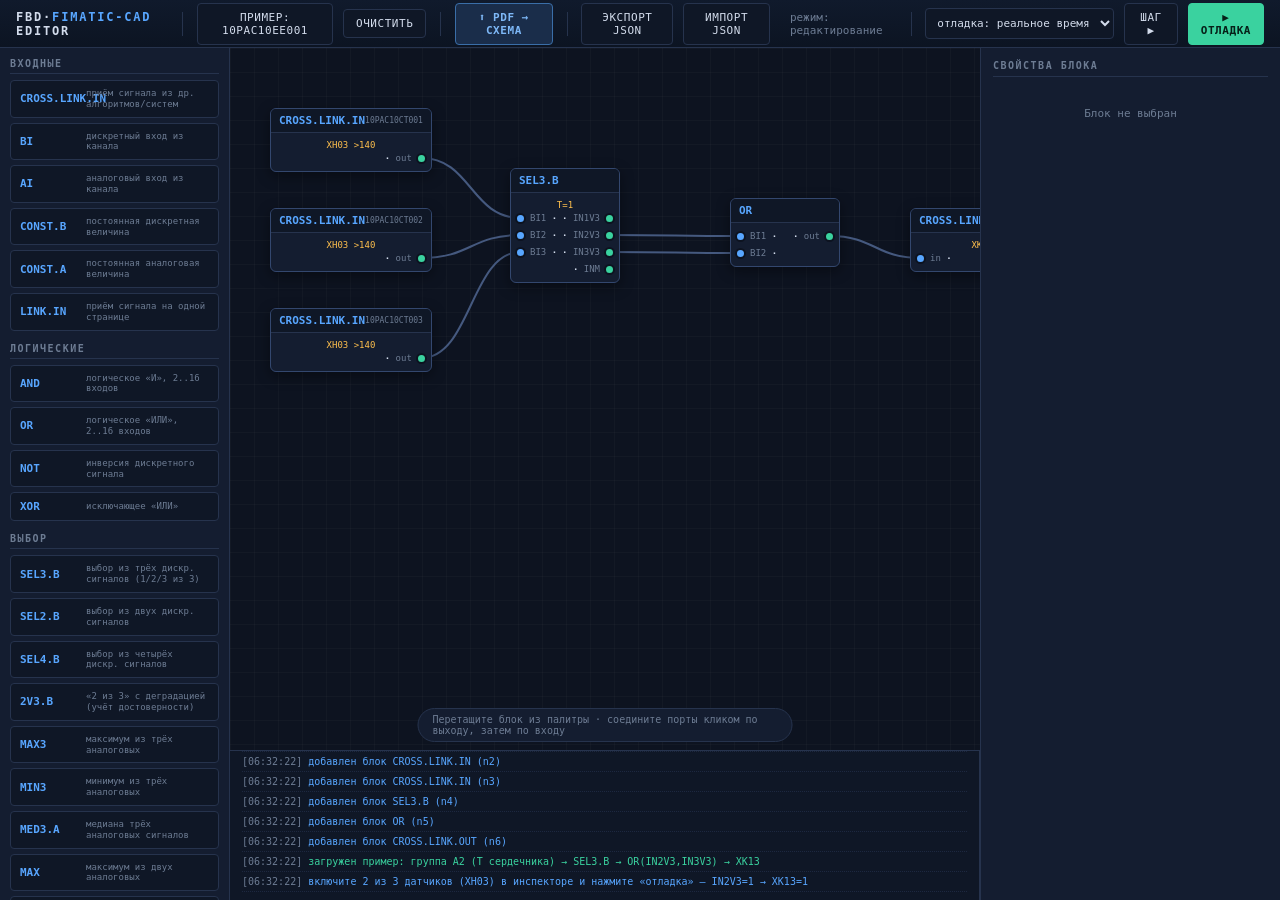
==== commit 527a5517: "Add PDF-to-scheme recognition via Claude Vision API - New "PDF → схема" button opens import modal - " ====
--- a/cad/index.html
+++ b/cad/index.html
@@ -183,9 +183,12 @@
     <button id="btnSample">пример: 10PAC10EE001</button>
     <button id="btnClear">очистить</button>
     <div class="sep"></div>
+    <button id="btnPdfImport" style="background:#1a2d4a;border-color:#3a6ea8;color:#7eb8f7;font-weight:700">⬆ PDF → схема</button>
+    <div class="sep"></div>
     <button id="btnExport">экспорт JSON</button>
     <button id="btnImport">импорт JSON</button>
     <input type="file" id="fileInput" accept=".json" style="display:none">
+    <input type="file" id="pdfFileInput" accept=".pdf" style="display:none">
     <div class="spacer"></div>
     <span class="status" id="status">режим: редактирование</span>
     <div class="sep"></div>
@@ -203,6 +206,50 @@
     <div id="canvas"></div>
     <svg class="wires" id="wires"></svg>
     <div class="hint" id="hint">Перетащите блок из палитры · соедините порты кликом по выходу, затем по входу</div>
+  </div>
+
+  <!-- PDF Import Modal -->
+  <div id="pdfModal" style="display:none;position:fixed;inset:0;z-index:1000;background:rgba(0,0,0,.75);align-items:center;justify-content:center;">
+    <div style="background:#141d30;border:1px solid #26334d;border-radius:10px;padding:28px 32px;width:560px;max-width:95vw;font-family:'JetBrains Mono',monospace;color:#d3dcec;">
+      <div style="font-size:13px;font-weight:700;color:#58a6ff;margin-bottom:18px;letter-spacing:.1em;text-transform:uppercase">
+        ⬆ Распознавание плана из PDF
+      </div>
+
+      <!-- Step 1: API key -->
+      <div id="pdfStep1">
+        <div style="font-size:10px;color:#6d7c93;margin-bottom:8px;text-transform:uppercase;letter-spacing:.08em">Шаг 1 — API-ключ Anthropic (Claude Vision)</div>
+        <div style="font-size:9px;color:#6d7c93;margin-bottom:10px">Ключ хранится только в localStorage вашего браузера и никуда не передаётся, кроме api.anthropic.com</div>
+        <input id="pdfApiKey" type="password" placeholder="sk-ant-api03-..." style="width:100%;background:#0f1726;border:1px solid #26334d;color:#d3dcec;padding:8px 12px;font-family:inherit;font-size:12px;border-radius:4px;margin-bottom:14px">
+        <div style="font-size:10px;color:#6d7c93;margin-bottom:8px;text-transform:uppercase;letter-spacing:.08em">Шаг 2 — выберите PDF-файл</div>
+        <div style="display:flex;gap:10px;align-items:center;margin-bottom:14px">
+          <button id="pdfPickFile" style="background:#0f1726;border:1px solid #26334d;color:#58a6ff;padding:8px 16px;font-family:inherit;font-size:11px;cursor:pointer;border-radius:4px;text-transform:uppercase">Выбрать PDF</button>
+          <span id="pdfFileName" style="font-size:11px;color:#6d7c93">файл не выбран</span>
+        </div>
+        <div style="font-size:10px;color:#6d7c93;margin-bottom:8px;text-transform:uppercase;letter-spacing:.08em">Шаг 3 — страница PDF</div>
+        <div style="display:flex;gap:10px;align-items:center;margin-bottom:20px">
+          <label style="font-size:10px;color:#6d7c93">Страница:</label>
+          <input id="pdfPageNum" type="number" min="1" value="1" style="width:70px;background:#0f1726;border:1px solid #26334d;color:#d3dcec;padding:6px 8px;font-family:inherit;font-size:12px;border-radius:4px">
+          <span id="pdfPageTotal" style="font-size:10px;color:#6d7c93"></span>
+          <button id="pdfPreviewBtn" style="background:#0f1726;border:1px solid #26334d;color:#d3dcec;padding:6px 12px;font-family:inherit;font-size:10px;cursor:pointer;border-radius:4px" disabled>предпросмотр</button>
+        </div>
+        <!-- Preview canvas -->
+        <div id="pdfPreviewWrap" style="display:none;margin-bottom:16px;border:1px solid #26334d;border-radius:4px;overflow:auto;max-height:300px;text-align:center;background:#0d1320">
+          <canvas id="pdfPreviewCanvas" style="max-width:100%;height:auto"></canvas>
+        </div>
+        <div style="display:flex;gap:10px;justify-content:flex-end">
+          <button id="pdfModalClose" style="background:#0f1726;border:1px solid #26334d;color:#6d7c93;padding:8px 20px;font-family:inherit;font-size:11px;cursor:pointer;border-radius:4px;text-transform:uppercase">отмена</button>
+          <button id="pdfRecognizeBtn" style="background:#58a6ff;border:1px solid #58a6ff;color:#0a1628;padding:8px 20px;font-family:inherit;font-size:11px;cursor:pointer;border-radius:4px;font-weight:700;text-transform:uppercase" disabled>▶ распознать и загрузить</button>
+        </div>
+      </div>
+
+      <!-- Progress -->
+      <div id="pdfProgress" style="display:none">
+        <div id="pdfProgressText" style="font-size:11px;color:#58a6ff;margin-bottom:14px;min-height:40px;white-space:pre-wrap"></div>
+        <div style="background:#0f1726;border-radius:4px;height:6px;overflow:hidden">
+          <div id="pdfProgressBar" style="height:100%;width:0%;background:linear-gradient(90deg,#58a6ff,#3ad29f);transition:width .4s"></div>
+        </div>
+      </div>
+    </div>
   </div>
 
   <div class="console" id="console">
@@ -1218,6 +1265,309 @@
 })();
 window.addEventListener('resize', drawWires);
 
+// ════════════════════════════════════════════════════════════════════════════
+// PDF → СХЕМА: распознавание функционального плана через Claude Vision API
+// ════════════════════════════════════════════════════════════════════════════
+
+// --- PDF.js загружается динамически ---
+let pdfLib = null;
+async function getPdfLib() {
+  if (pdfLib) return pdfLib;
+  await new Promise((res, rej) => {
+    const s = document.createElement('script');
+    s.src = 'https://cdnjs.cloudflare.com/ajax/libs/pdf.js/3.11.174/pdf.min.js';
+    s.onload = res; s.onerror = rej;
+    document.head.appendChild(s);
+  });
+  window.pdfjsLib.GlobalWorkerOptions.workerSrc =
+    'https://cdnjs.cloudflare.com/ajax/libs/pdf.js/3.11.174/pdf.worker.min.js';
+  pdfLib = window.pdfjsLib;
+  return pdfLib;
+}
+
+// --- Состояние PDF-импорта ---
+let pdfDoc = null;
+let pdfCurrentPage = 1;
+
+function openPdfModal() {
+  const modal = document.getElementById('pdfModal');
+  modal.style.display = 'flex';
+  const saved = localStorage.getItem('fbd:apikey') || '';
+  document.getElementById('pdfApiKey').value = saved;
+  updateRecognizeBtn();
+}
+function closePdfModal() {
+  document.getElementById('pdfModal').style.display = 'none';
+  document.getElementById('pdfProgress').style.display = 'none';
+  document.getElementById('pdfStep1').style.display = '';
+}
+
+function updateRecognizeBtn() {
+  const hasKey = document.getElementById('pdfApiKey').value.trim().length > 10;
+  const hasFile = !!pdfDoc;
+  document.getElementById('pdfRecognizeBtn').disabled = !(hasKey && hasFile);
+  document.getElementById('pdfPreviewBtn').disabled = !hasFile;
+}
+
+document.getElementById('btnPdfImport').addEventListener('click', openPdfModal);
+document.getElementById('pdfModalClose').addEventListener('click', closePdfModal);
+document.getElementById('pdfApiKey').addEventListener('input', () => {
+  updateRecognizeBtn();
+});
+document.getElementById('pdfPickFile').addEventListener('click', () => {
+  document.getElementById('pdfFileInput').click();
+});
+
+document.getElementById('pdfFileInput').addEventListener('change', async e => {
+  const file = e.target.files[0];
+  if (!file) return;
+  document.getElementById('pdfFileName').textContent = file.name;
+  document.getElementById('pdfFileName').style.color = '#d3dcec';
+  try {
+    const lib = await getPdfLib();
+    const arrayBuffer = await file.arrayBuffer();
+    pdfDoc = await lib.getDocument({ data: arrayBuffer }).promise;
+    document.getElementById('pdfPageTotal').textContent = `из ${pdfDoc.numPages}`;
+    document.getElementById('pdfPageNum').max = pdfDoc.numPages;
+    updateRecognizeBtn();
+    log(`PDF загружен: ${file.name}, страниц: ${pdfDoc.numPages}`, 'info');
+    // auto preview first page
+    await previewPdfPage(1);
+  } catch(err) {
+    log('Ошибка загрузки PDF: ' + err.message, 'hot');
+    document.getElementById('pdfFileName').style.color = '#ff5d6c';
+    document.getElementById('pdfFileName').textContent = 'ошибка: ' + err.message;
+  }
+  e.target.value = '';
+});
+
+document.getElementById('pdfPreviewBtn').addEventListener('click', async () => {
+  const page = parseInt(document.getElementById('pdfPageNum').value) || 1;
+  await previewPdfPage(page);
+});
+
+async function previewPdfPage(pageNum) {
+  if (!pdfDoc) return;
+  const page = await pdfDoc.getPage(pageNum);
+  const viewport = page.getViewport({ scale: 1.5 });
+  const canvas = document.getElementById('pdfPreviewCanvas');
+  canvas.width = viewport.width;
+  canvas.height = viewport.height;
+  const ctx = canvas.getContext('2d');
+  await page.render({ canvasContext: ctx, viewport }).promise;
+  document.getElementById('pdfPreviewWrap').style.display = '';
+}
+
+// --- Рендеринг PDF страницы в base64 image ---
+async function renderPageToBase64(pageNum, scale = 2.5) {
+  const page = await pdfDoc.getPage(pageNum);
+  const viewport = page.getViewport({ scale });
+  const canvas = document.createElement('canvas');
+  canvas.width = viewport.width;
+  canvas.height = viewport.height;
+  const ctx = canvas.getContext('2d');
+  // белый фон (PDF может быть прозрачным)
+  ctx.fillStyle = '#ffffff';
+  ctx.fillRect(0, 0, canvas.width, canvas.height);
+  await page.render({ canvasContext: ctx, viewport }).promise;
+  // Сжимаем до разумного размера (Claude принимает до ~5 МБ base64)
+  let quality = 0.92;
+  let dataUrl = canvas.toDataURL('image/jpeg', quality);
+  // если слишком большой — уменьшаем
+  while (dataUrl.length > 4_500_000 && quality > 0.4) {
+    quality -= 0.1;
+    dataUrl = canvas.toDataURL('image/jpeg', quality);
+  }
+  return dataUrl.split(',')[1]; // только base64 без префикса
+}
+
+// --- Промпт для Claude ---
+const RECOGNITION_PROMPT = `Ты эксперт по функциональным схемам логики (ФСЛ) систем АСУ ТП (SCADA/DCS).
+На изображении — функциональный план (FBD/ФСЛ) промышленной системы управления.
+
+Твоя задача: распознать все блоки и связи и вернуть ТОЛЬКО валидный JSON (без markdown-блоков, без пояснений).
+
+Допустимые типы блоков (type):
+- "SEL3.B" — блок выбора 2-из-3, порты вх: BI1,BI2,BI3, вых: IN1V3,IN2V3,IN3V3,INM, params: {T: число}
+- "SEL2.B" — выбор из 2, вх: BI1,BI2, вых: IN1V2,IN2V2,INM, params: {T: число}
+- "AND" — логическое И, dynIn: true, вых: out, params: {}
+- "OR" — логическое ИЛИ, dynIn: true, вых: out, params: {}
+- "NOT" — инверсия, вх: a, вых: out
+- "TON" — задержка вкл, вх: in, вых: out, params: {T: число}
+- "TOF" — задержка откл, вх: in, вых: out, params: {T: число}
+- "RS" — RS-триггер, вх: S,R, вых: Q, params: {Type:"R"}
+- "CROSS.LINK.IN" — входной сигнал, вых: out, params: {kks:"тег KKS", ext:"XH03|XH05|XH53|XM26|XQ01", limit:">140", value:0}
+- "CROSS.LINK.OUT" — выходной сигнал, вх: in, params: {kks:"", ext:"XK13|XK18|XK19|XK90|XK95|XK00", desc:"описание"}
+- "CONST.B" — константа 0/1, вых: out, params: {value:0}
+
+Правила маппинга (важно):
+- Блоки XH03, XH05, XH53 на схеме → type="CROSS.LINK.IN", ext=имя типа, kks=тег датчика
+- Блоки XM26 (недостоверность) → type="CROSS.LINK.IN", ext="XM26"
+- Блоки XK13/XK18/XK19/XK90/XK95 → type="CROSS.LINK.OUT", ext=имя типа
+- Элемент & → type="AND"
+- Элемент ≥1 → type="OR"
+- SEL3.B с параметром T:1.0 и T:0.0 — это две отдельных копии
+
+Расположи блоки по реальным координатам на схеме (x,y в пикселях, начало — левый верхний угол холста 800×600).
+Входные сигналы — слева (x≈50-200), логические блоки — в центре (x≈250-500), выходы — справа (x≈550-700).
+Вертикально распределяй группы равномерно по y.
+
+Формат ответа (строго JSON, без комментариев):
+{
+  "nodes": [
+    {"id":"n1","type":"CROSS.LINK.IN","x":50,"y":60,"params":{"kks":"10PAC10CT001","ext":"XH03","limit":">140","value":0},"dynInCount":null,"invOut":{},"invIn":{}},
+    {"id":"n2","type":"SEL3.B","x":280,"y":80,"params":{"T":1.0},"dynInCount":null,"invOut":{},"invIn":{}},
+    {"id":"n3","type":"AND","x":440,"y":120,"params":{},"dynInCount":2,"invOut":{},"invIn":{}},
+    {"id":"n4","type":"CROSS.LINK.OUT","x":580,"y":130,"params":{"kks":"10CMT31","ext":"XK13","desc":"СРАБ 1 ИЗ 3"},"dynInCount":null,"invOut":{},"invIn":{}}
+  ],
+  "links": [
+    {"id":"l1","from":{"node":"n1","port":"out"},"to":{"node":"n2","port":"BI1"}},
+    {"id":"l2","from":{"node":"n2","port":"IN2V3"},"to":{"node":"n3","port":"BI1"}},
+    {"id":"l3","from":{"node":"n3","port":"out"},"to":{"node":"n4","port":"in"}}
+  ],
+  "nodeSeq": 10,
+  "linkSeq": 10,
+  "recognized_description": "краткое описание того что распознано на схеме"
+}
+
+Распознай ВСЁ что видишь на схеме — все блоки, все теги, все соединения.`;
+
+// --- Вызов Claude API ---
+async function callClaudeVision(apiKey, base64Image) {
+  const response = await fetch('https://api.anthropic.com/v1/messages', {
+    method: 'POST',
+    headers: {
+      'x-api-key': apiKey,
+      'anthropic-version': '2023-06-01',
+      'anthropic-dangerous-direct-browser-access': 'true',
+      'content-type': 'application/json'
+    },
+    body: JSON.stringify({
+      model: 'claude-opus-4-8',
+      max_tokens: 8192,
+      messages: [{
+        role: 'user',
+        content: [
+          {
+            type: 'image',
+            source: { type: 'base64', media_type: 'image/jpeg', data: base64Image }
+          },
+          { type: 'text', text: RECOGNITION_PROMPT }
+        ]
+      }]
+    })
+  });
+  if (!response.ok) {
+    const err = await response.json().catch(() => ({}));
+    throw new Error(`Claude API: ${response.status} — ${err.error?.message || response.statusText}`);
+  }
+  const data = await response.json();
+  return data.content[0].text;
+}
+
+// --- Парсинг ответа Claude ---
+function parseClaudeResponse(text) {
+  // Ищем JSON в ответе (может быть обёрнут в markdown)
+  let json = text.trim();
+  // убрать ```json ... ``` или ``` ... ```
+  json = json.replace(/^```(?:json)?\s*/i, '').replace(/\s*```$/i, '');
+  // найти первый { до последнего }
+  const start = json.indexOf('{');
+  const end = json.lastIndexOf('}');
+  if (start === -1 || end === -1) throw new Error('JSON не найден в ответе Claude');
+  json = json.slice(start, end + 1);
+  return JSON.parse(json);
+}
+
+// --- Постобработка: расставить dynInCount по числу входных связей ---
+function postprocessScheme(scheme) {
+  // для AND/OR — установить dynInCount по числу линков входа
+  for (const node of scheme.nodes) {
+    if (node.type === 'AND' || node.type === 'OR') {
+      const inCount = scheme.links.filter(l => l.to.node === node.id).length;
+      node.dynInCount = Math.max(2, inCount);
+      // переименовать входные порты BI1..BIn
+      let bi = 1;
+      for (const l of scheme.links) {
+        if (l.to.node === node.id) {
+          l.to.port = 'BI' + (bi++);
+        }
+      }
+    }
+  }
+  // убедиться что nodeSeq и linkSeq достаточно большие
+  const maxN = scheme.nodes.reduce((m,n) => Math.max(m, parseInt(n.id.slice(1))||0), 0);
+  const maxL = scheme.links.reduce((m,l) => Math.max(m, parseInt(l.id.slice(1))||0), 0);
+  scheme.nodeSeq = maxN + 1;
+  scheme.linkSeq = maxL + 1;
+  return scheme;
+}
+
+// --- Главная функция распознавания ---
+async function runPdfRecognition() {
+  const apiKey = document.getElementById('pdfApiKey').value.trim();
+  if (!apiKey) { log('Введите API-ключ Anthropic', 'hot'); return; }
+  if (!pdfDoc) { log('Выберите PDF-файл', 'hot'); return; }
+  const pageNum = parseInt(document.getElementById('pdfPageNum').value) || 1;
+
+  localStorage.setItem('fbd:apikey', apiKey);
+
+  // Показать прогресс
+  document.getElementById('pdfStep1').style.display = 'none';
+  document.getElementById('pdfProgress').style.display = '';
+  const ptxt = document.getElementById('pdfProgressText');
+  const pbar = document.getElementById('pdfProgressBar');
+
+  const setProgress = (pct, msg) => {
+    pbar.style.width = pct + '%';
+    ptxt.textContent = msg;
+    log(msg, 'info');
+  };
+
+  try {
+    setProgress(10, 'Рендеринг страницы PDF...');
+    const base64 = await renderPageToBase64(pageNum, 2.5);
+    const sizeKb = Math.round(base64.length * 0.75 / 1024);
+    setProgress(25, `Изображение готово (${sizeKb} КБ). Отправка в Claude Vision...`);
+
+    const rawResponse = await callClaudeVision(apiKey, base64);
+    setProgress(75, 'Ответ получен. Разбор JSON...');
+
+    const scheme = parseClaudeResponse(rawResponse);
+    setProgress(88, `Распознано: ${scheme.nodes?.length||0} блоков, ${scheme.links?.length||0} связей. Загрузка...`);
+
+    const processed = postprocessScheme(scheme);
+    if (simRunning) stopSim();
+    clearScheme();
+    loadScheme(processed);
+
+    setProgress(100, `✓ Готово! ${processed.nodes.length} блоков, ${processed.links.length} связей.\n${scheme.recognized_description||''}`);
+    log(`PDF распознан: ${processed.nodes.length} блоков, ${processed.links.length} связей`, 'ok');
+    if (scheme.recognized_description) log(scheme.recognized_description, 'info');
+
+    setTimeout(() => {
+      closePdfModal();
+    }, 2500);
+
+  } catch (err) {
+    setProgress(0, '✗ Ошибка: ' + err.message);
+    ptxt.style.color = '#ff5d6c';
+    log('Ошибка распознавания: ' + err.message, 'hot');
+    setTimeout(() => {
+      document.getElementById('pdfStep1').style.display = '';
+      document.getElementById('pdfProgress').style.display = 'none';
+      ptxt.style.color = '#58a6ff';
+    }, 3000);
+  }
+}
+
+document.getElementById('pdfRecognizeBtn').addEventListener('click', runPdfRecognition);
+
+// --- Закрытие модала по клику на фон ---
+document.getElementById('pdfModal').addEventListener('click', e => {
+  if (e.target === document.getElementById('pdfModal')) closePdfModal();
+});
+
 </script>
 </body>
 </html>
